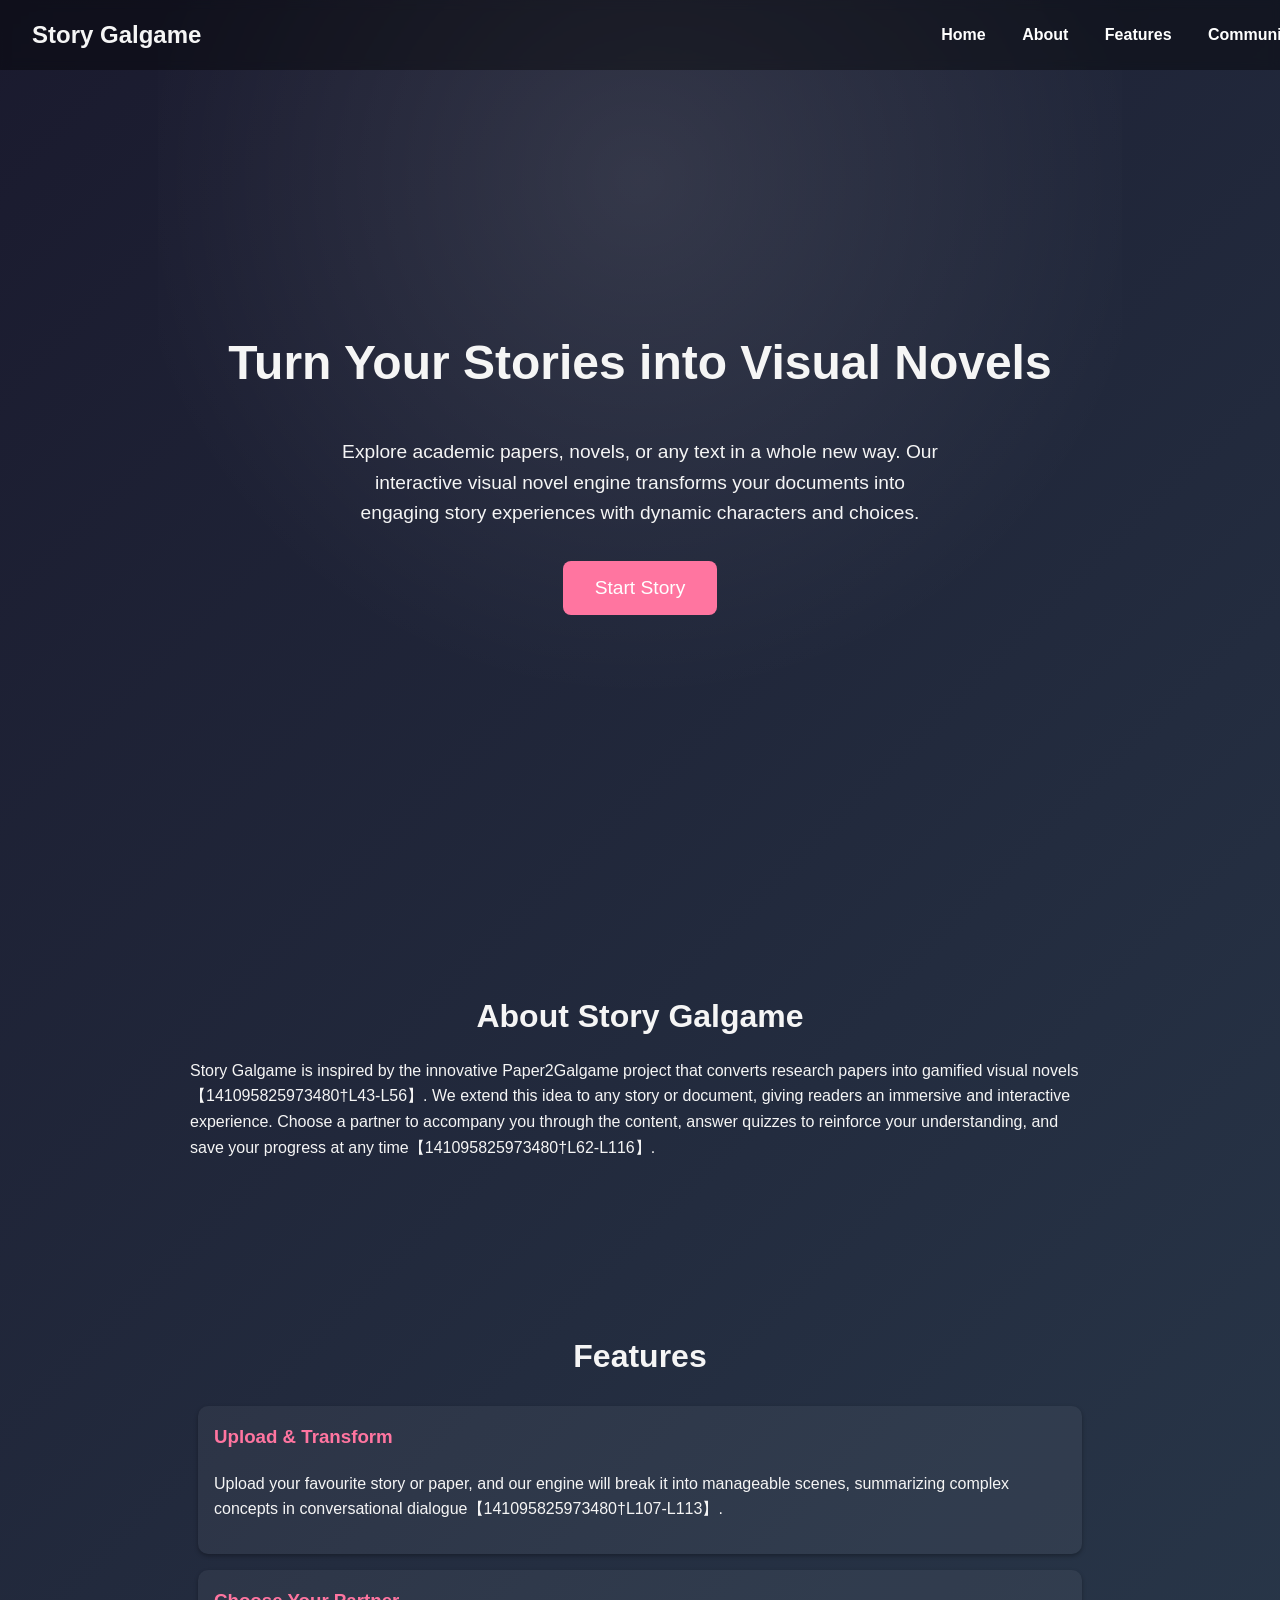
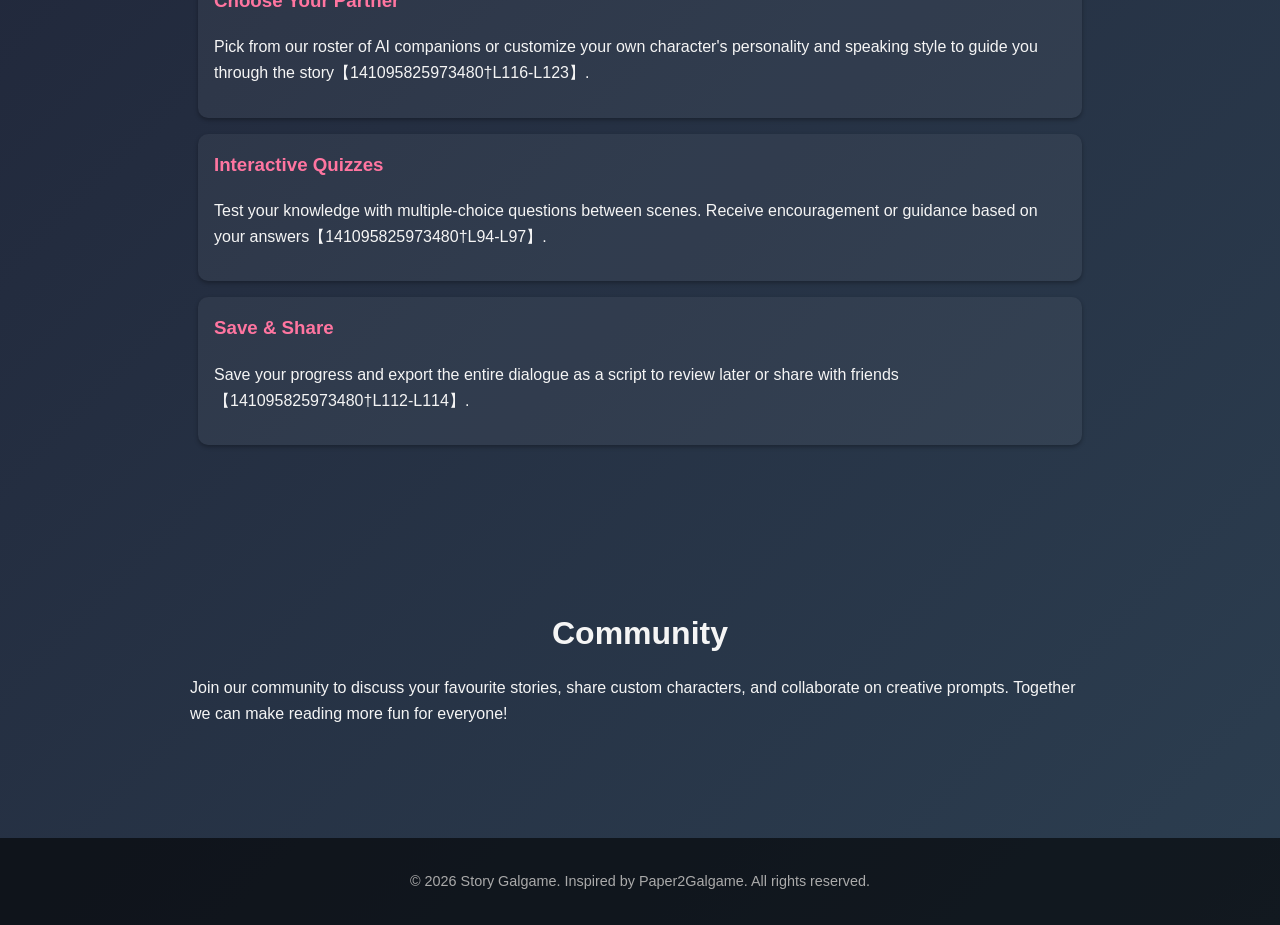
==== index.html @ 5e01d937 "Create index.html for Story Galgame platform This HTML file sets up a basic structure for a visual n" ====
<!DOCTYPE html>
<html lang="en">
<head>
  <meta charset="UTF-8">
  <title>Story Galgame - Turn Stories into Visual Novels</title>
  <meta name="viewport" content="width=device-width, initial-scale=1">
  <style>
    /* Reset and global styles */
    body {
        margin: 0;
        font-family: 'Segoe UI', Tahoma, Geneva, Verdana, sans-serif;
        background: linear-gradient(135deg, #1a1a2e, #2c3e50);
        color: #f5f5f5;
        line-height: 1.6;
    }
    header {
        background: rgba(0,0,0,0.4);
        backdrop-filter: blur(5px);
        padding: 1rem 2rem;
        display: flex;
        justify-content: space-between;
        align-items: center;
        position: fixed;
        width: 100%;
        top: 0;
        z-index: 100;
    }
    header .logo {
        font-size: 1.5rem;
        font-weight: bold;
    }
    nav a {
        margin: 0 1rem;
        color: #fff;
        text-decoration: none;
        font-weight: bold;
        transition: color 0.3s ease;
    }
    nav a:hover {
        color: #ff75a0;
    }
    /* Hero section */
    .hero {
        height: 100vh;
        display: flex;
        flex-direction: column;
        justify-content: center;
        align-items: center;
        text-align: center;
        padding: 0 2rem;
        background: radial-gradient(circle at 50% 20%, rgba(255,255,255,0.1), transparent 60%);
    }
    .hero h1 {
        font-size: 3rem;
        margin-bottom: 1rem;
    }
    .hero p {
        max-width: 600px;
        margin-bottom: 2rem;
        font-size: 1.2rem;
    }
    .cta-button {
        padding: 1rem 2rem;
        border: none;
        border-radius: 8px;
        background: #ff75a0;
        color: #fff;
        font-size: 1.2rem;
        cursor: pointer;
        transition: background 0.3s ease;
    }
    .cta-button:hover {
        background: #ff3f7a;
    }
    /* Section styles */
    section {
        padding: 4rem 2rem;
        max-width: 900px;
        margin: 0 auto;
    }
    h2 {
        font-size: 2rem;
        margin-bottom: 1rem;
        text-align: center;
    }
    .features {
        display: flex;
        flex-wrap: wrap;
        justify-content: space-between;
    }
    .feature {
        flex: 1 1 calc(50% - 1rem);
        background: rgba(255,255,255,0.05);
        border-radius: 10px;
        padding: 1rem;
        margin: 0.5rem;
        box-shadow: 0 2px 4px rgba(0,0,0,0.3);
    }
    .feature h3 {
        margin-top: 0;
        color: #ff75a0;
    }
    footer {
        text-align: center;
        padding: 2rem;
        background: rgba(0,0,0,0.6);
        margin-top: 2rem;
    }
    footer p {
        margin: 0;
        font-size: 0.9rem;
        color: #aaa;
    }
    @media (max-width: 768px) {
        .hero h1 {
            font-size: 2.5rem;
        }
        .feature {
            flex: 1 1 100%;
        }
    }
  </style>
</head>
<body>
    <header>
        <div class="logo">Story Galgame</div>
        <nav>
            <a href="#home">Home</a>
            <a href="#about">About</a>
            <a href="#features">Features</a>
            <a href="#community">Community</a>
        </nav>
    </header>
    <main>
        <section class="hero" id="home">
            <h1>Turn Your Stories into Visual Novels</h1>
            <p>Explore academic papers, novels, or any text in a whole new way. Our interactive visual novel engine transforms your documents into engaging story experiences with dynamic characters and choices.</p>
            <button class="cta-button" onclick="startStory()">Start Story</button>
        </section>
        <section id="about">
            <h2>About Story Galgame</h2>
            <p>Story Galgame is inspired by the innovative Paper2Galgame project that converts research papers into gamified visual novels【141095825973480†L43-L56】. We extend this idea to any story or document, giving readers an immersive and interactive experience. Choose a partner to accompany you through the content, answer quizzes to reinforce your understanding, and save your progress at any time【141095825973480†L62-L116】.</p>
        </section>
        <section id="features">
            <h2>Features</h2>
            <div class="features">
                <div class="feature">
                    <h3>Upload & Transform</h3>
                    <p>Upload your favourite story or paper, and our engine will break it into manageable scenes, summarizing complex concepts in conversational dialogue【141095825973480†L107-L113】.</p>
                </div>
                <div class="feature">
                    <h3>Choose Your Partner</h3>
                    <p>Pick from our roster of AI companions or customize your own character's personality and speaking style to guide you through the story【141095825973480†L116-L123】.</p>
                </div>
                <div class="feature">
                    <h3>Interactive Quizzes</h3>
                    <p>Test your knowledge with multiple-choice questions between scenes. Receive encouragement or guidance based on your answers【141095825973480†L94-L97】.</p>
                </div>
                <div class="feature">
                    <h3>Save & Share</h3>
                    <p>Save your progress and export the entire dialogue as a script to review later or share with friends【141095825973480†L112-L114】.</p>
                </div>
            </div>
        </section>
        <section id="community">
            <h2>Community</h2>
            <p>Join our community to discuss your favourite stories, share custom characters, and collaborate on creative prompts. Together we can make reading more fun for everyone!</p>
        </section>
    </main>
    <footer>
        <p>© 2026 Story Galgame. Inspired by Paper2Galgame. All rights reserved.</p>
    </footer>
    <script>
      function startStory() {
          alert('This is a placeholder for the interactive story engine. In the future, you will be able to upload a document and begin your journey!');
      }
    </script>
</body>
</html>
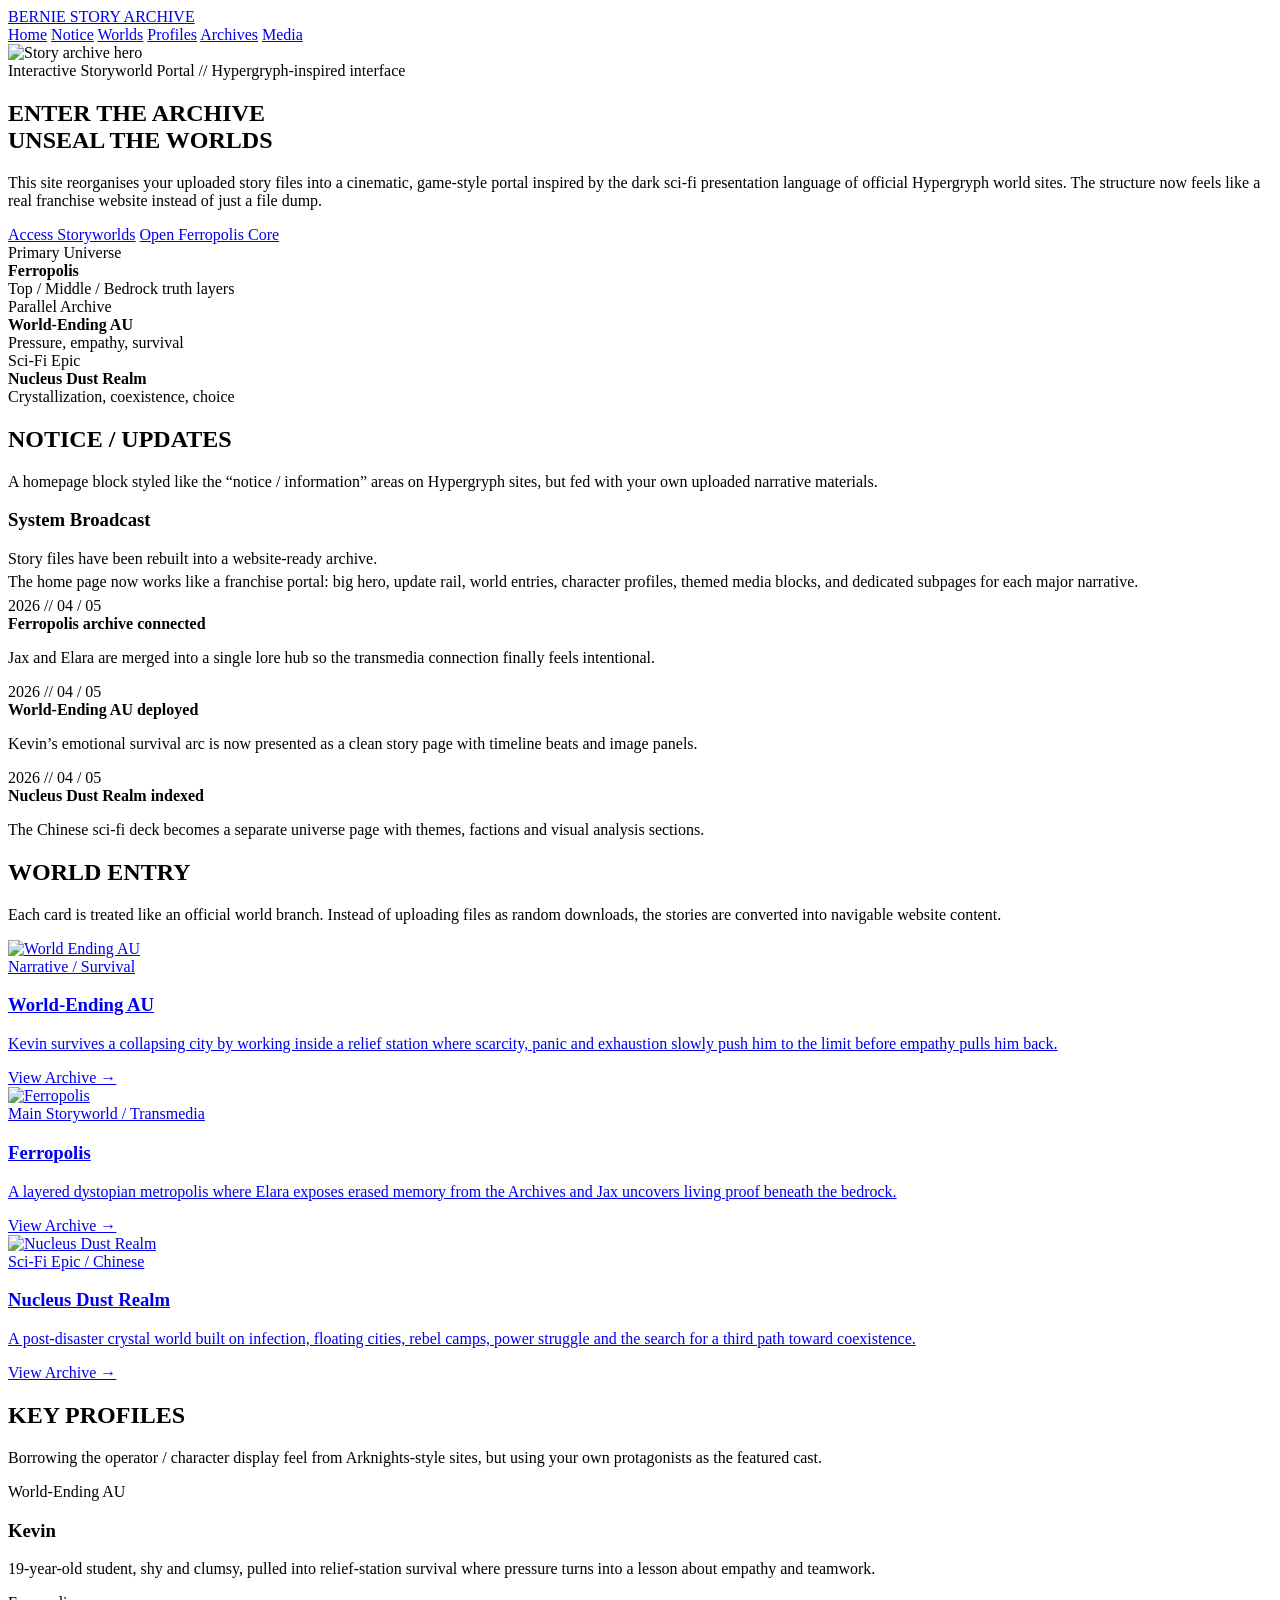
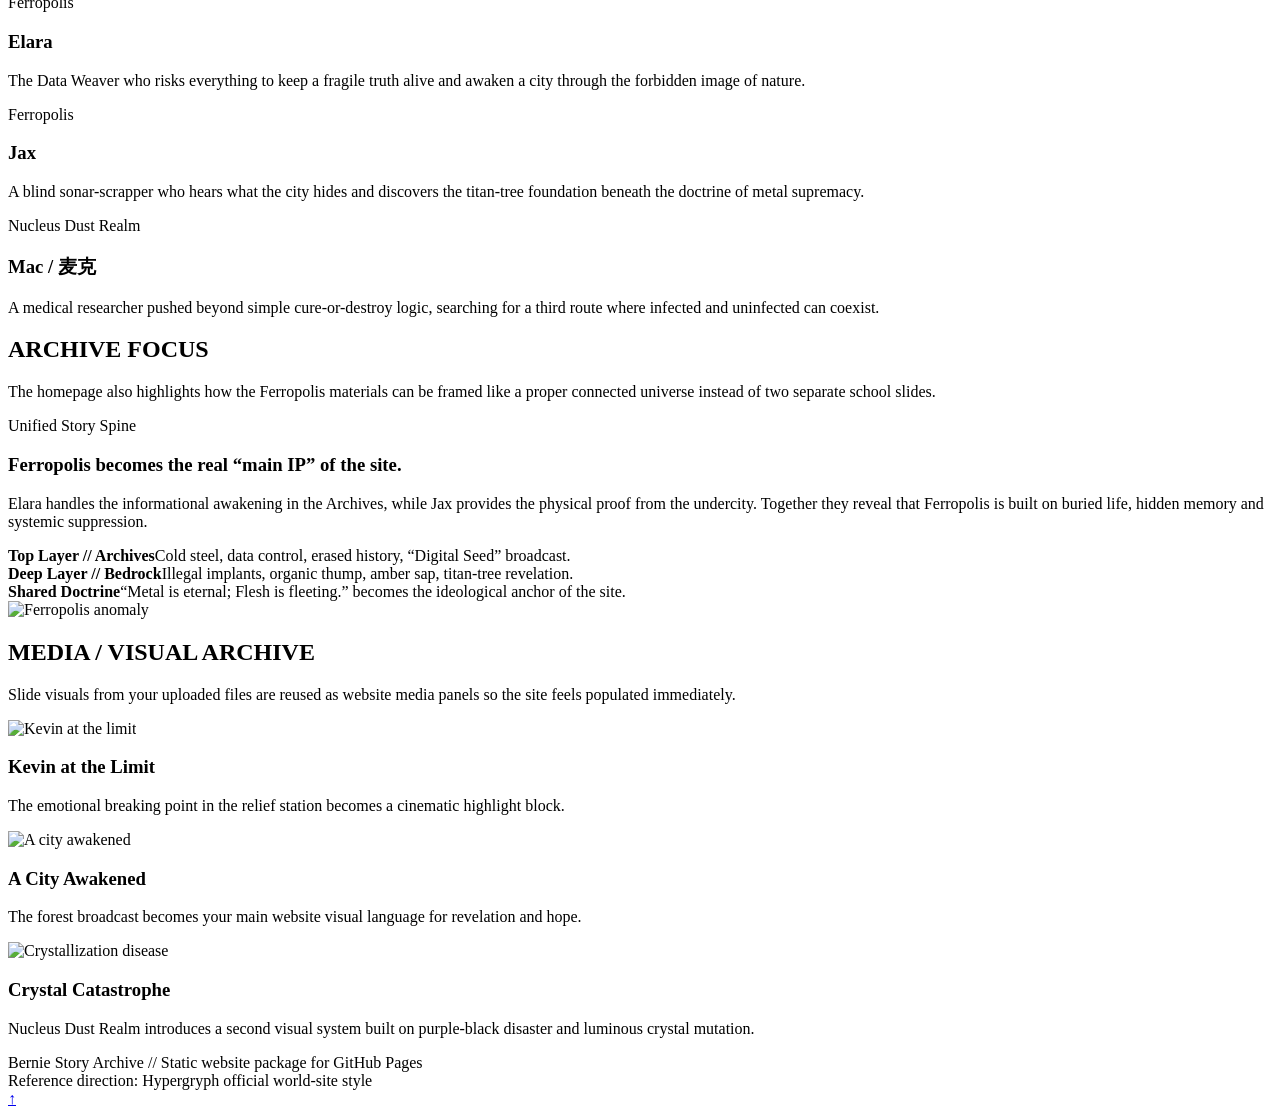
==== commit 5ae43ccb: "Add files via upload Signed-off-by: bernie8026 <105189016+bernie8026@users.noreply.github.com>" ====
--- a/index.html
+++ b/index.html
@@ -1,180 +1,156 @@
-
 <!DOCTYPE html>
 <html lang="en">
 <head>
-  <meta charset="UTF-8">
-  <title>Story Galgame - Turn Stories into Visual Novels</title>
-  <meta name="viewport" content="width=device-width, initial-scale=1">
-  <style>
-    /* Reset and global styles */
-    body {
-        margin: 0;
-        font-family: 'Segoe UI', Tahoma, Geneva, Verdana, sans-serif;
-        background: linear-gradient(135deg, #1a1a2e, #2c3e50);
-        color: #f5f5f5;
-        line-height: 1.6;
-    }
-    header {
-        background: rgba(0,0,0,0.4);
-        backdrop-filter: blur(5px);
-        padding: 1rem 2rem;
-        display: flex;
-        justify-content: space-between;
-        align-items: center;
-        position: fixed;
-        width: 100%;
-        top: 0;
-        z-index: 100;
-    }
-    header .logo {
-        font-size: 1.5rem;
-        font-weight: bold;
-    }
-    nav a {
-        margin: 0 1rem;
-        color: #fff;
-        text-decoration: none;
-        font-weight: bold;
-        transition: color 0.3s ease;
-    }
-    nav a:hover {
-        color: #ff75a0;
-    }
-    /* Hero section */
-    .hero {
-        height: 100vh;
-        display: flex;
-        flex-direction: column;
-        justify-content: center;
-        align-items: center;
-        text-align: center;
-        padding: 0 2rem;
-        background: radial-gradient(circle at 50% 20%, rgba(255,255,255,0.1), transparent 60%);
-    }
-    .hero h1 {
-        font-size: 3rem;
-        margin-bottom: 1rem;
-    }
-    .hero p {
-        max-width: 600px;
-        margin-bottom: 2rem;
-        font-size: 1.2rem;
-    }
-    .cta-button {
-        padding: 1rem 2rem;
-        border: none;
-        border-radius: 8px;
-        background: #ff75a0;
-        color: #fff;
-        font-size: 1.2rem;
-        cursor: pointer;
-        transition: background 0.3s ease;
-    }
-    .cta-button:hover {
-        background: #ff3f7a;
-    }
-    /* Section styles */
-    section {
-        padding: 4rem 2rem;
-        max-width: 900px;
-        margin: 0 auto;
-    }
-    h2 {
-        font-size: 2rem;
-        margin-bottom: 1rem;
-        text-align: center;
-    }
-    .features {
-        display: flex;
-        flex-wrap: wrap;
-        justify-content: space-between;
-    }
-    .feature {
-        flex: 1 1 calc(50% - 1rem);
-        background: rgba(255,255,255,0.05);
-        border-radius: 10px;
-        padding: 1rem;
-        margin: 0.5rem;
-        box-shadow: 0 2px 4px rgba(0,0,0,0.3);
-    }
-    .feature h3 {
-        margin-top: 0;
-        color: #ff75a0;
-    }
-    footer {
-        text-align: center;
-        padding: 2rem;
-        background: rgba(0,0,0,0.6);
-        margin-top: 2rem;
-    }
-    footer p {
-        margin: 0;
-        font-size: 0.9rem;
-        color: #aaa;
-    }
-    @media (max-width: 768px) {
-        .hero h1 {
-            font-size: 2.5rem;
-        }
-        .feature {
-            flex: 1 1 100%;
-        }
-    }
-  </style>
+  <meta charset="UTF-8" />
+  <meta name="viewport" content="width=device-width, initial-scale=1.0" />
+  <title>Bernie Story Archive</title>
+  <link rel="stylesheet" href="assets/css/style.css" />
 </head>
 <body>
-    <header>
-        <div class="logo">Story Galgame</div>
-        <nav>
-            <a href="#home">Home</a>
-            <a href="#about">About</a>
-            <a href="#features">Features</a>
-            <a href="#community">Community</a>
-        </nav>
-    </header>
-    <main>
-        <section class="hero" id="home">
-            <h1>Turn Your Stories into Visual Novels</h1>
-            <p>Explore academic papers, novels, or any text in a whole new way. Our interactive visual novel engine transforms your documents into engaging story experiences with dynamic characters and choices.</p>
-            <button class="cta-button" onclick="startStory()">Start Story</button>
-        </section>
-        <section id="about">
-            <h2>About Story Galgame</h2>
-            <p>Story Galgame is inspired by the innovative Paper2Galgame project that converts research papers into gamified visual novels【141095825973480†L43-L56】. We extend this idea to any story or document, giving readers an immersive and interactive experience. Choose a partner to accompany you through the content, answer quizzes to reinforce your understanding, and save your progress at any time【141095825973480†L62-L116】.</p>
-        </section>
-        <section id="features">
-            <h2>Features</h2>
-            <div class="features">
-                <div class="feature">
-                    <h3>Upload & Transform</h3>
-                    <p>Upload your favourite story or paper, and our engine will break it into manageable scenes, summarizing complex concepts in conversational dialogue【141095825973480†L107-L113】.</p>
-                </div>
-                <div class="feature">
-                    <h3>Choose Your Partner</h3>
-                    <p>Pick from our roster of AI companions or customize your own character's personality and speaking style to guide you through the story【141095825973480†L116-L123】.</p>
-                </div>
-                <div class="feature">
-                    <h3>Interactive Quizzes</h3>
-                    <p>Test your knowledge with multiple-choice questions between scenes. Receive encouragement or guidance based on your answers【141095825973480†L94-L97】.</p>
-                </div>
-                <div class="feature">
-                    <h3>Save & Share</h3>
-                    <p>Save your progress and export the entire dialogue as a script to review later or share with friends【141095825973480†L112-L114】.</p>
-                </div>
-            </div>
-        </section>
-        <section id="community">
-            <h2>Community</h2>
-            <p>Join our community to discuss your favourite stories, share custom characters, and collaborate on creative prompts. Together we can make reading more fun for everyone!</p>
-        </section>
-    </main>
-    <footer>
-        <p>© 2026 Story Galgame. Inspired by Paper2Galgame. All rights reserved.</p>
-    </footer>
-    <script>
-      function startStory() {
-          alert('This is a placeholder for the interactive story engine. In the future, you will be able to upload a document and begin your journey!');
-      }
-    </script>
+  <header class="site-header">
+    <div class="header-inner">
+      <a class="brand" href="index.html"><span class="brand-mark"></span>BERNIE STORY ARCHIVE</a>
+      <nav class="nav">
+        <a data-nav href="#home">Home</a>
+        <a data-nav href="#notice">Notice</a>
+        <a data-nav href="#worlds">Worlds</a>
+        <a data-nav href="#profiles">Profiles</a>
+        <a data-nav href="#archives">Archives</a>
+        <a data-nav href="#media">Media</a>
+      </nav>
+    </div>
+  </header>
+
+  <main class="page">
+    <section id="home" class="hero">
+      <div class="hero-bg"><img src="assets/images/digital-awakened.jpg" alt="Story archive hero" /></div>
+      <div class="hero-inner">
+        <div class="kicker">Interactive Storyworld Portal // Hypergryph-inspired interface</div>
+        <h1>ENTER THE <span class="accent">ARCHIVE</span><br/>UNSEAL THE WORLDS</h1>
+        <p>This site reorganises your uploaded story files into a cinematic, game-style portal inspired by the dark sci-fi presentation language of official Hypergryph world sites. The structure now feels like a real franchise website instead of just a file dump.</p>
+        <div class="hero-actions">
+          <a class="button" href="#worlds">Access Storyworlds</a>
+          <a class="button secondary" href="ferropolis.html">Open Ferropolis Core</a>
+        </div>
+        <div class="hero-meta">
+          <div class="meta-card"><div class="label">Primary Universe</div><strong>Ferropolis</strong><div class="muted">Top / Middle / Bedrock truth layers</div></div>
+          <div class="meta-card"><div class="label">Parallel Archive</div><strong>World-Ending AU</strong><div class="muted">Pressure, empathy, survival</div></div>
+          <div class="meta-card"><div class="label">Sci-Fi Epic</div><strong>Nucleus Dust Realm</strong><div class="muted">Crystallization, coexistence, choice</div></div>
+        </div>
+      </div>
+    </section>
+
+    <section id="notice" class="section">
+      <div class="section-head">
+        <h2>NOTICE / UPDATES</h2>
+        <p>A homepage block styled like the “notice / information” areas on Hypergryph sites, but fed with your own uploaded narrative materials.</p>
+      </div>
+      <div class="notice-strip">
+        <div class="notice-panel">
+          <h3>System Broadcast</h3>
+          <div class="notice-big">Story files have been rebuilt into a website-ready archive.</div>
+          <p style="color:var(--muted);line-height:1.8;margin:0">The home page now works like a franchise portal: big hero, update rail, world entries, character profiles, themed media blocks, and dedicated subpages for each major narrative.</p>
+        </div>
+        <div class="notice-list">
+          <div class="notice-item"><div class="date">2026 // 04 / 05</div><strong>Ferropolis archive connected</strong><p>Jax and Elara are merged into a single lore hub so the transmedia connection finally feels intentional.</p></div>
+          <div class="notice-item"><div class="date">2026 // 04 / 05</div><strong>World-Ending AU deployed</strong><p>Kevin’s emotional survival arc is now presented as a clean story page with timeline beats and image panels.</p></div>
+          <div class="notice-item"><div class="date">2026 // 04 / 05</div><strong>Nucleus Dust Realm indexed</strong><p>The Chinese sci-fi deck becomes a separate universe page with themes, factions and visual analysis sections.</p></div>
+        </div>
+      </div>
+    </section>
+
+    <section id="worlds" class="section">
+      <div class="section-head">
+        <h2>WORLD ENTRY</h2>
+        <p>Each card is treated like an official world branch. Instead of uploading files as random downloads, the stories are converted into navigable website content.</p>
+      </div>
+      <div class="world-grid">
+        <a class="world-card" href="world-ending.html">
+          <div class="thumb"><img src="assets/images/absolute-cover.jpg" alt="World Ending AU" /></div>
+          <div class="body">
+            <div class="card-tag">Narrative / Survival</div>
+            <h3>World-Ending AU</h3>
+            <p>Kevin survives a collapsing city by working inside a relief station where scarcity, panic and exhaustion slowly push him to the limit before empathy pulls him back.</p>
+            <div class="card-footer"><span class="arrow">View Archive →</span></div>
+          </div>
+        </a>
+        <a class="world-card" href="ferropolis.html">
+          <div class="thumb"><img src="assets/images/digital-ferropolis.jpg" alt="Ferropolis" /></div>
+          <div class="body">
+            <div class="card-tag">Main Storyworld / Transmedia</div>
+            <h3>Ferropolis</h3>
+            <p>A layered dystopian metropolis where Elara exposes erased memory from the Archives and Jax uncovers living proof beneath the bedrock.</p>
+            <div class="card-footer"><span class="arrow">View Archive →</span></div>
+          </div>
+        </a>
+        <a class="world-card" href="nucleus-dust.html">
+          <div class="thumb"><img src="assets/images/nucleus-cover.jpg" alt="Nucleus Dust Realm" /></div>
+          <div class="body">
+            <div class="card-tag">Sci-Fi Epic / Chinese</div>
+            <h3>Nucleus Dust Realm</h3>
+            <p>A post-disaster crystal world built on infection, floating cities, rebel camps, power struggle and the search for a third path toward coexistence.</p>
+            <div class="card-footer"><span class="arrow">View Archive →</span></div>
+          </div>
+        </a>
+      </div>
+    </section>
+
+    <section id="profiles" class="section">
+      <div class="section-head">
+        <h2>KEY PROFILES</h2>
+        <p>Borrowing the operator / character display feel from Arknights-style sites, but using your own protagonists as the featured cast.</p>
+      </div>
+      <div class="profile-grid">
+        <div class="profile-card"><div class="role">World-Ending AU</div><h3>Kevin</h3><p>19-year-old student, shy and clumsy, pulled into relief-station survival where pressure turns into a lesson about empathy and teamwork.</p></div>
+        <div class="profile-card"><div class="role">Ferropolis</div><h3>Elara</h3><p>The Data Weaver who risks everything to keep a fragile truth alive and awaken a city through the forbidden image of nature.</p></div>
+        <div class="profile-card"><div class="role">Ferropolis</div><h3>Jax</h3><p>A blind sonar-scrapper who hears what the city hides and discovers the titan-tree foundation beneath the doctrine of metal supremacy.</p></div>
+        <div class="profile-card"><div class="role">Nucleus Dust Realm</div><h3>Mac / 麦克</h3><p>A medical researcher pushed beyond simple cure-or-destroy logic, searching for a third route where infected and uninfected can coexist.</p></div>
+      </div>
+    </section>
+
+    <section id="archives" class="section">
+      <div class="section-head">
+        <h2>ARCHIVE FOCUS</h2>
+        <p>The homepage also highlights how the Ferropolis materials can be framed like a proper connected universe instead of two separate school slides.</p>
+      </div>
+      <div class="split-hero">
+        <div class="story-panel">
+          <div class="mini-kicker">Unified Story Spine</div>
+          <h3>Ferropolis becomes the real “main IP” of the site.</h3>
+          <p>Elara handles the informational awakening in the Archives, while Jax provides the physical proof from the undercity. Together they reveal that Ferropolis is built on buried life, hidden memory and systemic suppression.</p>
+          <div class="story-points">
+            <div class="story-point"><strong>Top Layer // Archives</strong><span style="color:var(--muted)">Cold steel, data control, erased history, “Digital Seed” broadcast.</span></div>
+            <div class="story-point"><strong>Deep Layer // Bedrock</strong><span style="color:var(--muted)">Illegal implants, organic thump, amber sap, titan-tree revelation.</span></div>
+            <div class="story-point"><strong>Shared Doctrine</strong><span style="color:var(--muted)">“Metal is eternal; Flesh is fleeting.” becomes the ideological anchor of the site.</span></div>
+          </div>
+        </div>
+        <div class="story-panel" style="padding:0;overflow:hidden">
+          <img src="assets/images/echoes-anomaly.jpg" alt="Ferropolis anomaly" style="width:100%;height:100%;object-fit:cover;min-height:100%" />
+        </div>
+      </div>
+    </section>
+
+    <section id="media" class="section">
+      <div class="section-head">
+        <h2>MEDIA / VISUAL ARCHIVE</h2>
+        <p>Slide visuals from your uploaded files are reused as website media panels so the site feels populated immediately.</p>
+      </div>
+      <div class="media-grid">
+        <div class="media-card"><img src="assets/images/absolute-limit.jpg" alt="Kevin at the limit" /><div class="body"><h3>Kevin at the Limit</h3><p>The emotional breaking point in the relief station becomes a cinematic highlight block.</p></div></div>
+        <div class="media-card"><img src="assets/images/digital-awakened.jpg" alt="A city awakened" /><div class="body"><h3>A City Awakened</h3><p>The forest broadcast becomes your main website visual language for revelation and hope.</p></div></div>
+        <div class="media-card"><img src="assets/images/nucleus-core.jpg" alt="Crystallization disease" /><div class="body"><h3>Crystal Catastrophe</h3><p>Nucleus Dust Realm introduces a second visual system built on purple-black disaster and luminous crystal mutation.</p></div></div>
+      </div>
+    </section>
+  </main>
+
+  <footer class="footer">
+    <div class="footer-inner">
+      <div>Bernie Story Archive // Static website package for GitHub Pages</div>
+      <div>Reference direction: Hypergryph official world-site style</div>
+    </div>
+  </footer>
+
+  <a class="backtop" href="#home">↑</a>
+  <script src="assets/js/main.js"></script>
 </body>
-</html>
+</html>
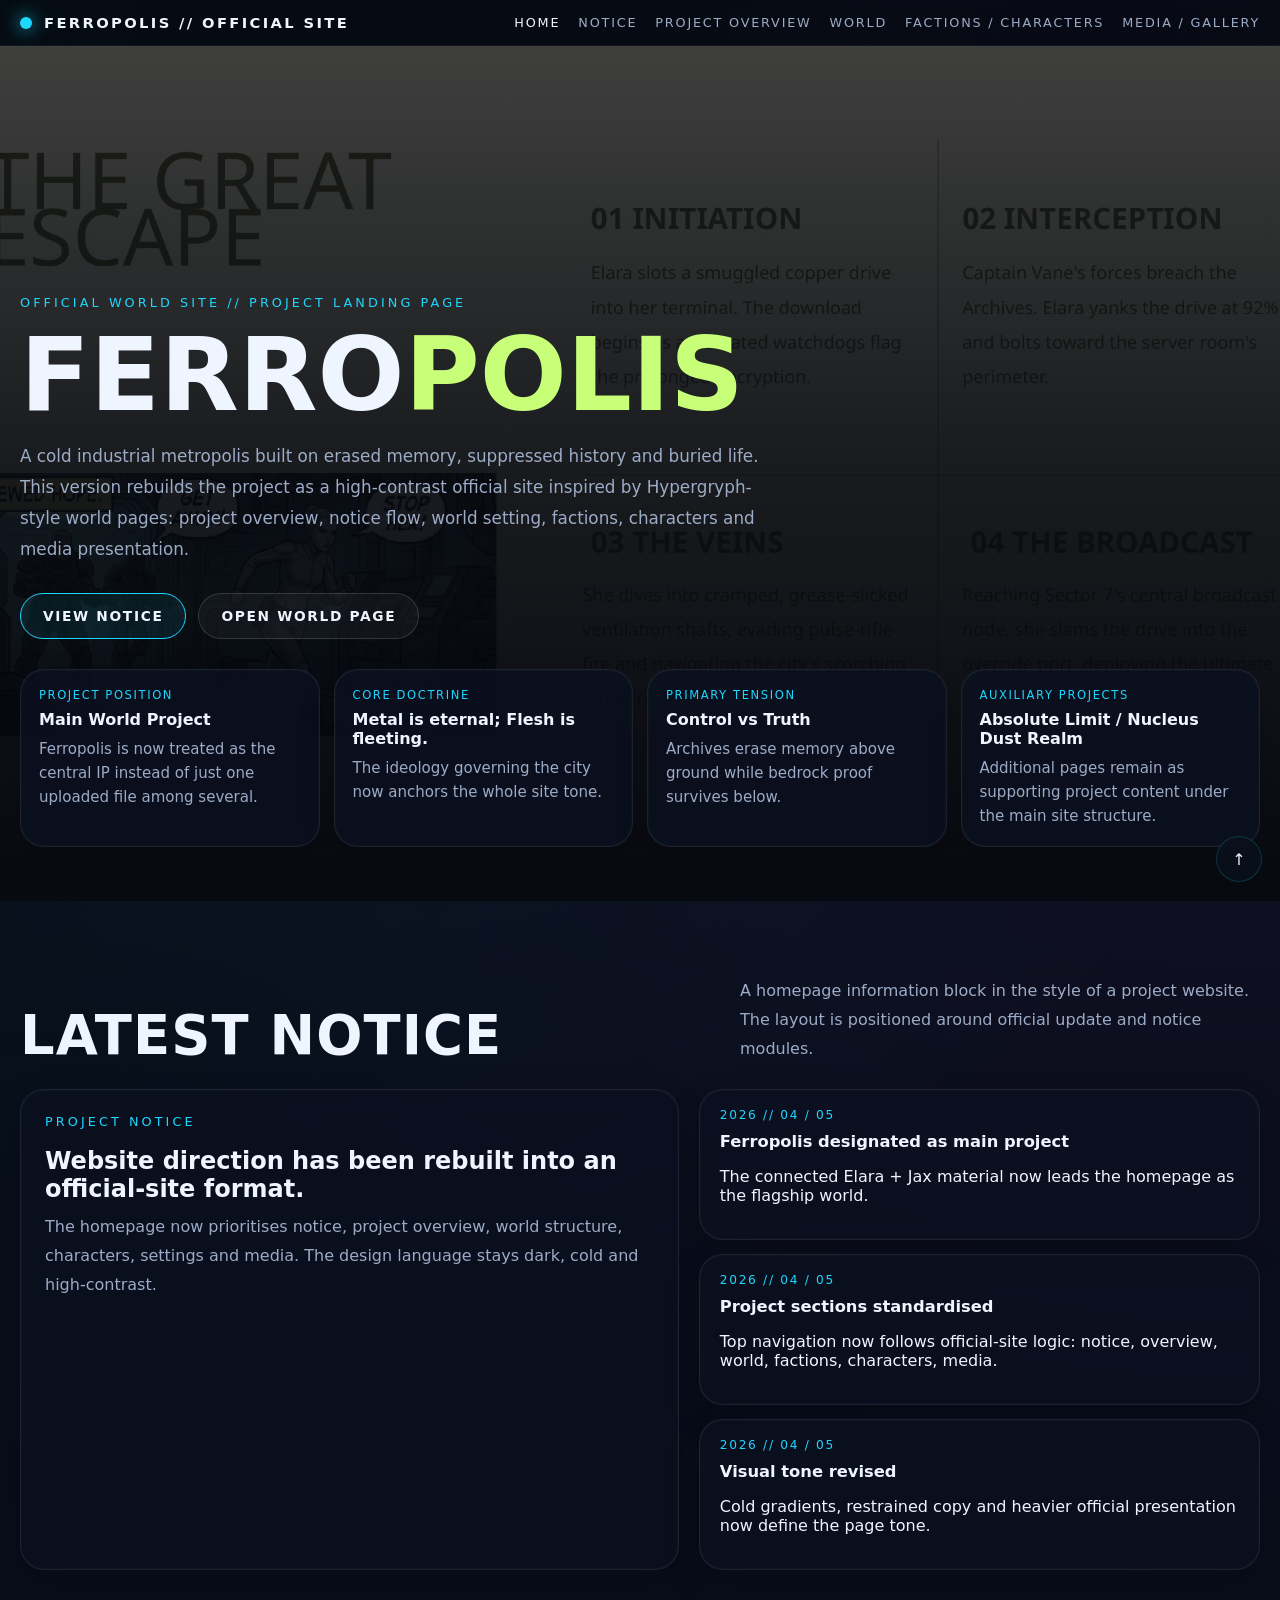
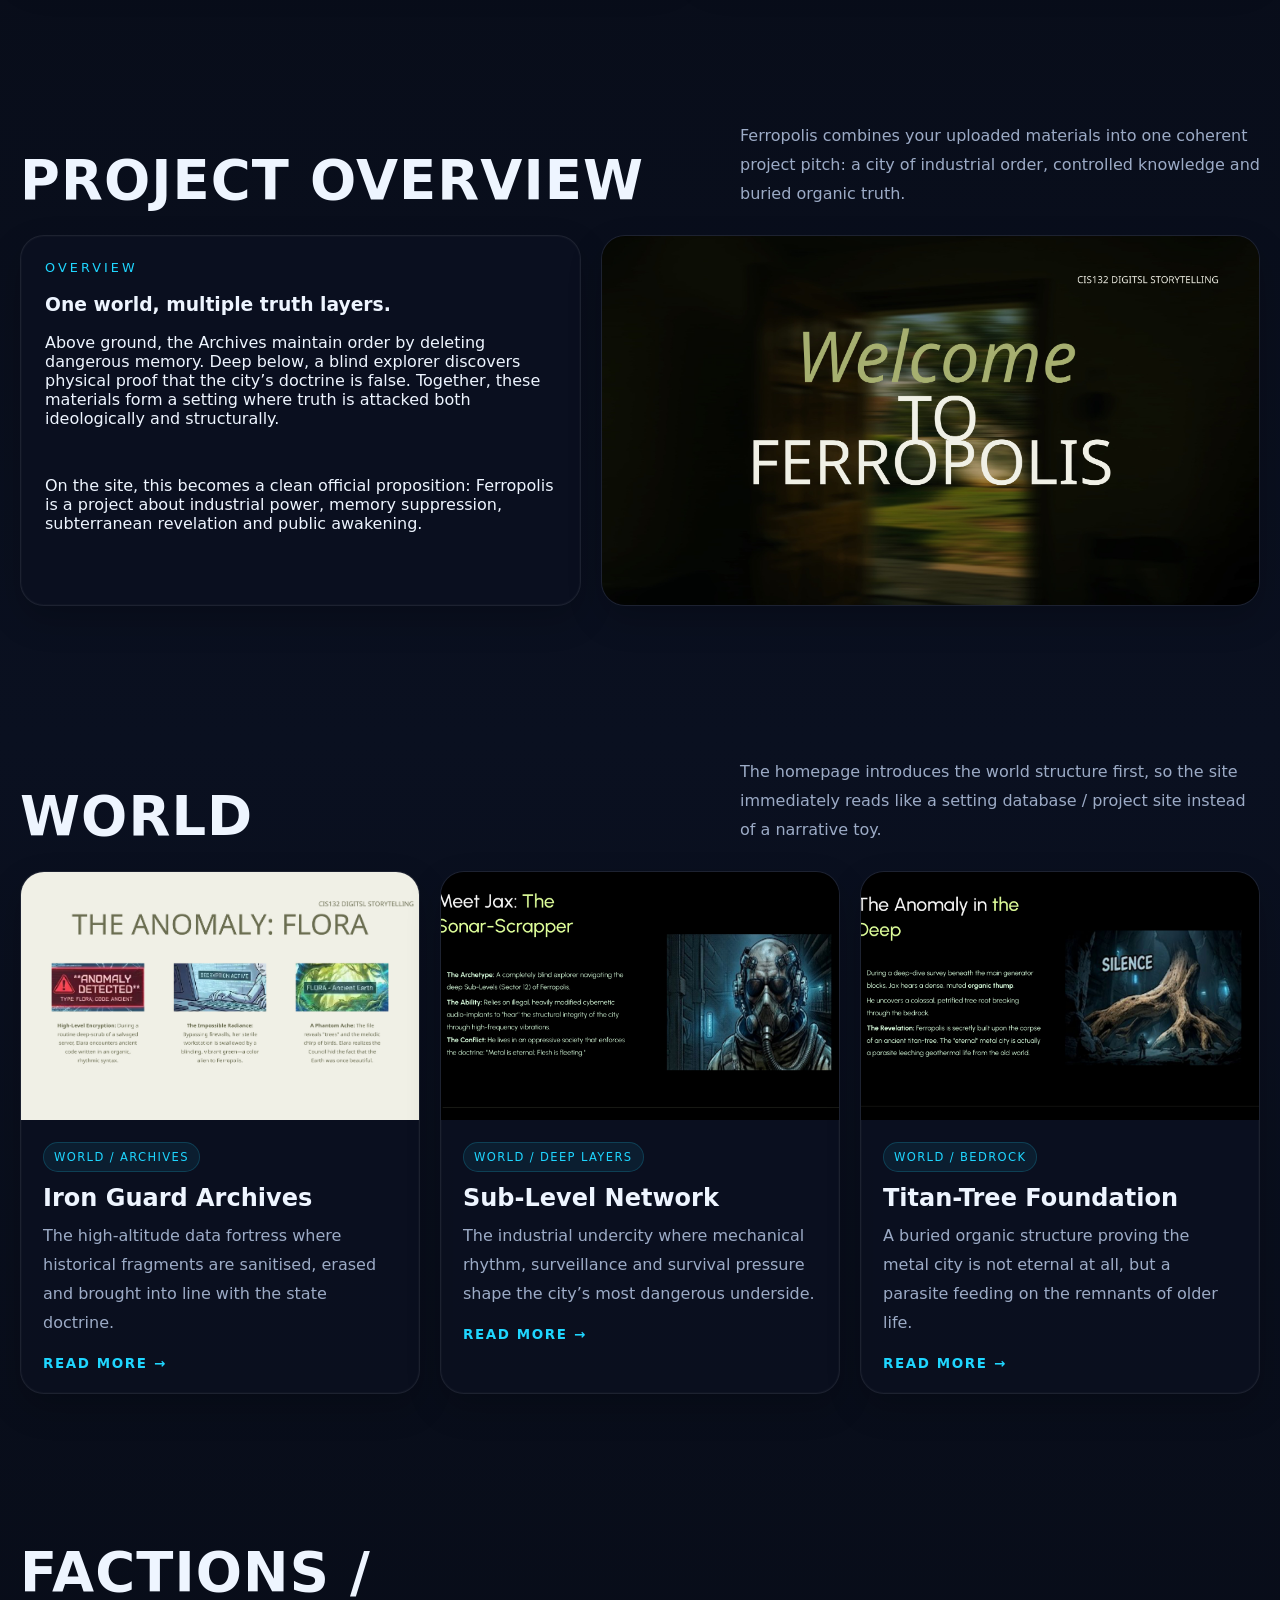
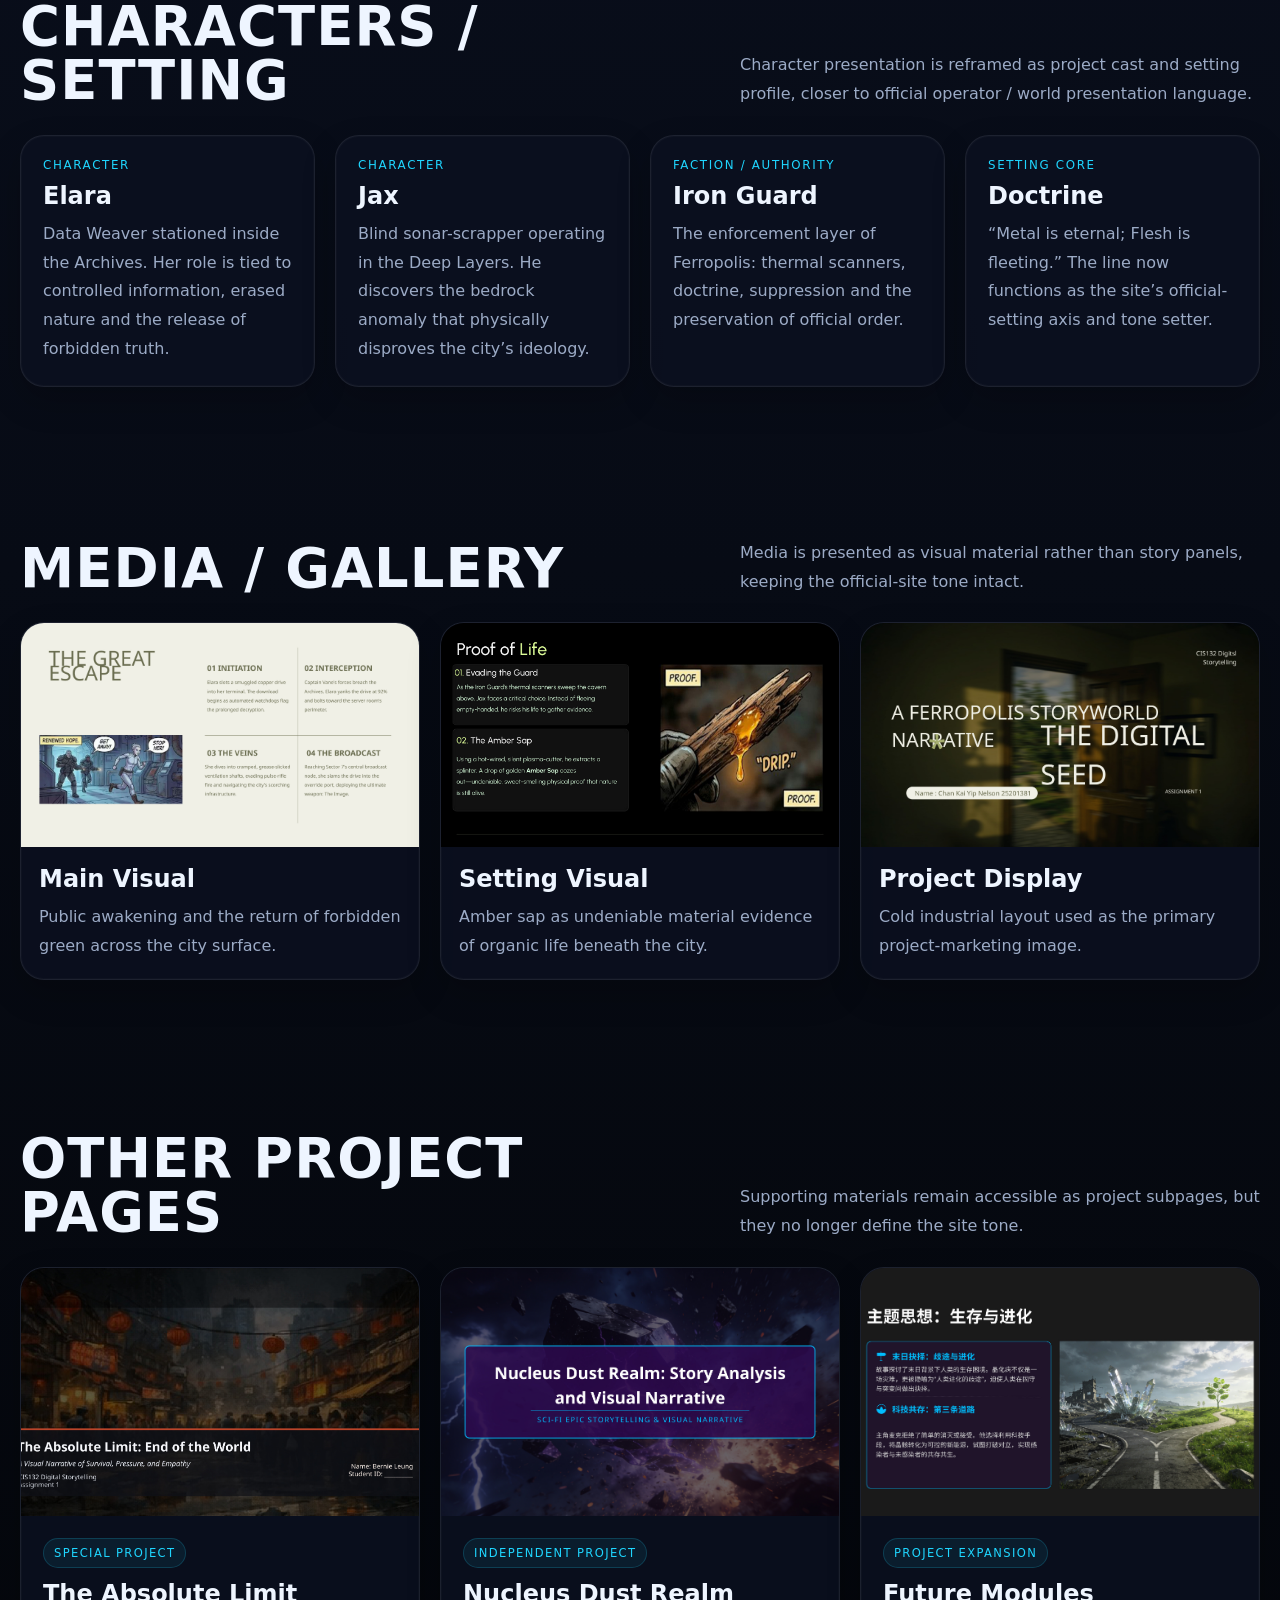
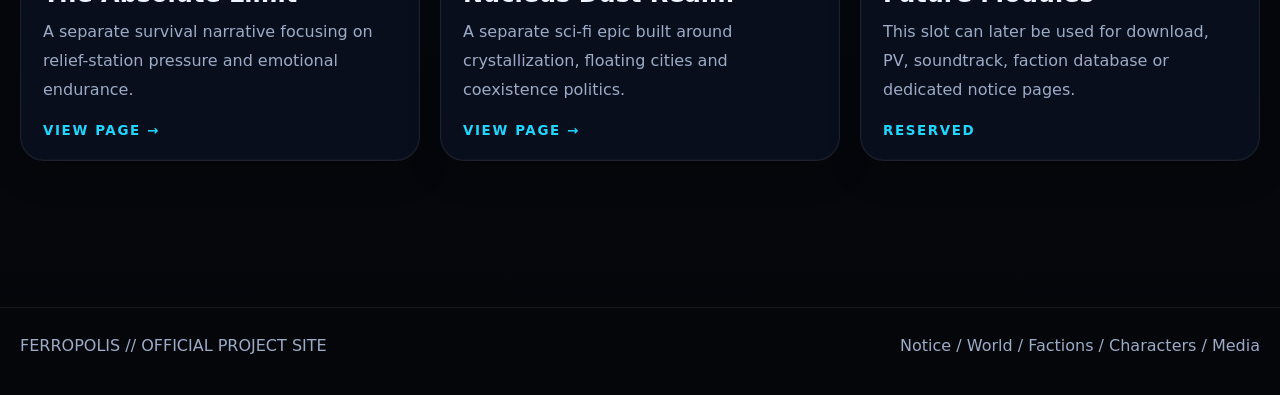
==== commit c43c5fbe: "Add files via upload Signed-off-by: bernie8026 <105189016+bernie8026@users.noreply.github.com>" ====
--- a/index.html
+++ b/index.html
@@ -3,154 +3,156 @@
 <head>
   <meta charset="UTF-8" />
   <meta name="viewport" content="width=device-width, initial-scale=1.0" />
-  <title>Bernie Story Archive</title>
+  <title>FERROPOLIS // Official Project Site</title>
   <link rel="stylesheet" href="assets/css/style.css" />
 </head>
 <body>
-  <header class="site-header">
-    <div class="header-inner">
-      <a class="brand" href="index.html"><span class="brand-mark"></span>BERNIE STORY ARCHIVE</a>
-      <nav class="nav">
-        <a data-nav href="#home">Home</a>
-        <a data-nav href="#notice">Notice</a>
-        <a data-nav href="#worlds">Worlds</a>
-        <a data-nav href="#profiles">Profiles</a>
-        <a data-nav href="#archives">Archives</a>
-        <a data-nav href="#media">Media</a>
-      </nav>
+<header class="header">
+  <div class="header-inner">
+    <a class="brand" href="index.html"><span class="brand-dot"></span>FERROPOLIS // OFFICIAL SITE</a>
+    <nav class="nav">
+      <a data-nav href="#home">Home</a>
+      <a data-nav href="#notice">Notice</a>
+      <a data-nav href="#overview">Project Overview</a>
+      <a data-nav href="#world">World</a>
+      <a data-nav href="#factions">Factions / Characters</a>
+      <a data-nav href="#media">Media / Gallery</a>
+    </nav>
+  </div>
+</header>
+
+<main>
+  <section id="home" class="hero">
+    <div class="hero-bg"><img src="assets/images/digital-awakened.jpg" alt="Ferropolis main visual" /></div>
+    <div class="hero-inner">
+      <div class="kicker">Official World Site // Project Landing Page</div>
+      <h1>FERRO<span class="accent">POLIS</span></h1>
+      <p>A cold industrial metropolis built on erased memory, suppressed history and buried life. This version rebuilds the project as a high-contrast official site inspired by Hypergryph-style world pages: project overview, notice flow, world setting, factions, characters and media presentation.</p>
+      <div class="button-row">
+        <a class="button" href="#notice">View Notice</a>
+        <a class="button alt" href="ferropolis.html">Open World Page</a>
+      </div>
+      <div class="quick-grid">
+        <div class="quick-card"><div class="label">Project Position</div><strong>Main World Project</strong><span>Ferropolis is now treated as the central IP instead of just one uploaded file among several.</span></div>
+        <div class="quick-card"><div class="label">Core Doctrine</div><strong>Metal is eternal; Flesh is fleeting.</strong><span>The ideology governing the city now anchors the whole site tone.</span></div>
+        <div class="quick-card"><div class="label">Primary Tension</div><strong>Control vs Truth</strong><span>Archives erase memory above ground while bedrock proof survives below.</span></div>
+        <div class="quick-card"><div class="label">Auxiliary Projects</div><strong>Absolute Limit / Nucleus Dust Realm</strong><span>Additional pages remain as supporting project content under the main site structure.</span></div>
+      </div>
     </div>
-  </header>
+  </section>
 
-  <main class="page">
-    <section id="home" class="hero">
-      <div class="hero-bg"><img src="assets/images/digital-awakened.jpg" alt="Story archive hero" /></div>
-      <div class="hero-inner">
-        <div class="kicker">Interactive Storyworld Portal // Hypergryph-inspired interface</div>
-        <h1>ENTER THE <span class="accent">ARCHIVE</span><br/>UNSEAL THE WORLDS</h1>
-        <p>This site reorganises your uploaded story files into a cinematic, game-style portal inspired by the dark sci-fi presentation language of official Hypergryph world sites. The structure now feels like a real franchise website instead of just a file dump.</p>
-        <div class="hero-actions">
-          <a class="button" href="#worlds">Access Storyworlds</a>
-          <a class="button secondary" href="ferropolis.html">Open Ferropolis Core</a>
+  <section id="notice" class="section">
+    <div class="head">
+      <h2>Latest Notice</h2>
+      <p>A homepage information block in the style of a project website. The layout is positioned around official update and notice modules.</p>
+    </div>
+    <div class="overview-grid">
+      <div class="panel">
+        <div class="kicker">Project Notice</div>
+        <h3>Website direction has been rebuilt into an official-site format.</h3>
+        <p>The homepage now prioritises notice, project overview, world structure, characters, settings and media. The design language stays dark, cold and high-contrast.</p>
+      </div>
+      <div class="news-list">
+        <div class="news-item"><div class="meta">2026 // 04 / 05</div><strong>Ferropolis designated as main project</strong><p>The connected Elara + Jax material now leads the homepage as the flagship world.</p></div>
+        <div class="news-item"><div class="meta">2026 // 04 / 05</div><strong>Project sections standardised</strong><p>Top navigation now follows official-site logic: notice, overview, world, factions, characters, media.</p></div>
+        <div class="news-item"><div class="meta">2026 // 04 / 05</div><strong>Visual tone revised</strong><p>Cold gradients, restrained copy and heavier official presentation now define the page tone.</p></div>
+      </div>
+    </div>
+  </section>
+
+  <section id="overview" class="section">
+    <div class="head">
+      <h2>Project Overview</h2>
+      <p>Ferropolis combines your uploaded materials into one coherent project pitch: a city of industrial order, controlled knowledge and buried organic truth.</p>
+    </div>
+    <div class="feature-grid">
+      <div class="block pad">
+        <div class="kicker">Overview</div>
+        <h3>One world, multiple truth layers.</h3>
+        <p>Above ground, the Archives maintain order by deleting dangerous memory. Deep below, a blind explorer discovers physical proof that the city’s doctrine is false. Together, these materials form a setting where truth is attacked both ideologically and structurally.</p>
+        <div style="height:16px"></div>
+        <p>On the site, this becomes a clean official proposition: Ferropolis is a project about industrial power, memory suppression, subterranean revelation and public awakening.</p>
+      </div>
+      <div class="block"><img src="assets/images/digital-ferropolis.jpg" alt="Ferropolis overview visual" /></div>
+    </div>
+  </section>
+
+  <section id="world" class="section">
+    <div class="head">
+      <h2>World</h2>
+      <p>The homepage introduces the world structure first, so the site immediately reads like a setting database / project site instead of a narrative toy.</p>
+    </div>
+    <div class="world-grid">
+      <a class="world-card" href="ferropolis.html#archives">
+        <div class="thumb"><img src="assets/images/digital-choice.jpg" alt="Archives" /></div>
+        <div class="body">
+          <div class="tag">World / Archives</div>
+          <h3>Iron Guard Archives</h3>
+          <p>The high-altitude data fortress where historical fragments are sanitised, erased and brought into line with the state doctrine.</p>
+          <div class="linkline">Read More →</div>
         </div>
-        <div class="hero-meta">
-          <div class="meta-card"><div class="label">Primary Universe</div><strong>Ferropolis</strong><div class="muted">Top / Middle / Bedrock truth layers</div></div>
-          <div class="meta-card"><div class="label">Parallel Archive</div><strong>World-Ending AU</strong><div class="muted">Pressure, empathy, survival</div></div>
-          <div class="meta-card"><div class="label">Sci-Fi Epic</div><strong>Nucleus Dust Realm</strong><div class="muted">Crystallization, coexistence, choice</div></div>
+      </a>
+      <a class="world-card" href="ferropolis.html#deeplayers">
+        <div class="thumb"><img src="assets/images/echoes-jax.jpg" alt="Deep Layers" /></div>
+        <div class="body">
+          <div class="tag">World / Deep Layers</div>
+          <h3>Sub-Level Network</h3>
+          <p>The industrial undercity where mechanical rhythm, surveillance and survival pressure shape the city’s most dangerous underside.</p>
+          <div class="linkline">Read More →</div>
         </div>
-      </div>
-    </section>
+      </a>
+      <a class="world-card" href="ferropolis.html#bedrock">
+        <div class="thumb"><img src="assets/images/echoes-anomaly.jpg" alt="Bedrock" /></div>
+        <div class="body">
+          <div class="tag">World / Bedrock</div>
+          <h3>Titan-Tree Foundation</h3>
+          <p>A buried organic structure proving the metal city is not eternal at all, but a parasite feeding on the remnants of older life.</p>
+          <div class="linkline">Read More →</div>
+        </div>
+      </a>
+    </div>
+  </section>
 
-    <section id="notice" class="section">
-      <div class="section-head">
-        <h2>NOTICE / UPDATES</h2>
-        <p>A homepage block styled like the “notice / information” areas on Hypergryph sites, but fed with your own uploaded narrative materials.</p>
-      </div>
-      <div class="notice-strip">
-        <div class="notice-panel">
-          <h3>System Broadcast</h3>
-          <div class="notice-big">Story files have been rebuilt into a website-ready archive.</div>
-          <p style="color:var(--muted);line-height:1.8;margin:0">The home page now works like a franchise portal: big hero, update rail, world entries, character profiles, themed media blocks, and dedicated subpages for each major narrative.</p>
-        </div>
-        <div class="notice-list">
-          <div class="notice-item"><div class="date">2026 // 04 / 05</div><strong>Ferropolis archive connected</strong><p>Jax and Elara are merged into a single lore hub so the transmedia connection finally feels intentional.</p></div>
-          <div class="notice-item"><div class="date">2026 // 04 / 05</div><strong>World-Ending AU deployed</strong><p>Kevin’s emotional survival arc is now presented as a clean story page with timeline beats and image panels.</p></div>
-          <div class="notice-item"><div class="date">2026 // 04 / 05</div><strong>Nucleus Dust Realm indexed</strong><p>The Chinese sci-fi deck becomes a separate universe page with themes, factions and visual analysis sections.</p></div>
-        </div>
-      </div>
-    </section>
+  <section id="factions" class="section">
+    <div class="head">
+      <h2>Factions / Characters / Setting</h2>
+      <p>Character presentation is reframed as project cast and setting profile, closer to official operator / world presentation language.</p>
+    </div>
+    <div class="profile-grid">
+      <div class="profile-card"><div class="role">Character</div><h3>Elara</h3><p>Data Weaver stationed inside the Archives. Her role is tied to controlled information, erased nature and the release of forbidden truth.</p></div>
+      <div class="profile-card"><div class="role">Character</div><h3>Jax</h3><p>Blind sonar-scrapper operating in the Deep Layers. He discovers the bedrock anomaly that physically disproves the city’s ideology.</p></div>
+      <div class="profile-card"><div class="role">Faction / Authority</div><h3>Iron Guard</h3><p>The enforcement layer of Ferropolis: thermal scanners, doctrine, suppression and the preservation of official order.</p></div>
+      <div class="profile-card"><div class="role">Setting Core</div><h3>Doctrine</h3><p>“Metal is eternal; Flesh is fleeting.” The line now functions as the site’s official-setting axis and tone setter.</p></div>
+    </div>
+  </section>
 
-    <section id="worlds" class="section">
-      <div class="section-head">
-        <h2>WORLD ENTRY</h2>
-        <p>Each card is treated like an official world branch. Instead of uploading files as random downloads, the stories are converted into navigable website content.</p>
-      </div>
-      <div class="world-grid">
-        <a class="world-card" href="world-ending.html">
-          <div class="thumb"><img src="assets/images/absolute-cover.jpg" alt="World Ending AU" /></div>
-          <div class="body">
-            <div class="card-tag">Narrative / Survival</div>
-            <h3>World-Ending AU</h3>
-            <p>Kevin survives a collapsing city by working inside a relief station where scarcity, panic and exhaustion slowly push him to the limit before empathy pulls him back.</p>
-            <div class="card-footer"><span class="arrow">View Archive →</span></div>
-          </div>
-        </a>
-        <a class="world-card" href="ferropolis.html">
-          <div class="thumb"><img src="assets/images/digital-ferropolis.jpg" alt="Ferropolis" /></div>
-          <div class="body">
-            <div class="card-tag">Main Storyworld / Transmedia</div>
-            <h3>Ferropolis</h3>
-            <p>A layered dystopian metropolis where Elara exposes erased memory from the Archives and Jax uncovers living proof beneath the bedrock.</p>
-            <div class="card-footer"><span class="arrow">View Archive →</span></div>
-          </div>
-        </a>
-        <a class="world-card" href="nucleus-dust.html">
-          <div class="thumb"><img src="assets/images/nucleus-cover.jpg" alt="Nucleus Dust Realm" /></div>
-          <div class="body">
-            <div class="card-tag">Sci-Fi Epic / Chinese</div>
-            <h3>Nucleus Dust Realm</h3>
-            <p>A post-disaster crystal world built on infection, floating cities, rebel camps, power struggle and the search for a third path toward coexistence.</p>
-            <div class="card-footer"><span class="arrow">View Archive →</span></div>
-          </div>
-        </a>
-      </div>
-    </section>
+  <section id="media" class="section">
+    <div class="head">
+      <h2>Media / Gallery</h2>
+      <p>Media is presented as visual material rather than story panels, keeping the official-site tone intact.</p>
+    </div>
+    <div class="media-grid">
+      <div class="media-card"><img src="assets/images/digital-awakened.jpg" alt="City awakened" /><div class="body"><h3>Main Visual</h3><p>Public awakening and the return of forbidden green across the city surface.</p></div></div>
+      <div class="media-card"><img src="assets/images/echoes-proof.jpg" alt="Amber sap proof" /><div class="body"><h3>Setting Visual</h3><p>Amber sap as undeniable material evidence of organic life beneath the city.</p></div></div>
+      <div class="media-card"><img src="assets/images/digital-cover.jpg" alt="Ferropolis cover" /><div class="body"><h3>Project Display</h3><p>Cold industrial layout used as the primary project-marketing image.</p></div></div>
+    </div>
+  </section>
 
-    <section id="profiles" class="section">
-      <div class="section-head">
-        <h2>KEY PROFILES</h2>
-        <p>Borrowing the operator / character display feel from Arknights-style sites, but using your own protagonists as the featured cast.</p>
-      </div>
-      <div class="profile-grid">
-        <div class="profile-card"><div class="role">World-Ending AU</div><h3>Kevin</h3><p>19-year-old student, shy and clumsy, pulled into relief-station survival where pressure turns into a lesson about empathy and teamwork.</p></div>
-        <div class="profile-card"><div class="role">Ferropolis</div><h3>Elara</h3><p>The Data Weaver who risks everything to keep a fragile truth alive and awaken a city through the forbidden image of nature.</p></div>
-        <div class="profile-card"><div class="role">Ferropolis</div><h3>Jax</h3><p>A blind sonar-scrapper who hears what the city hides and discovers the titan-tree foundation beneath the doctrine of metal supremacy.</p></div>
-        <div class="profile-card"><div class="role">Nucleus Dust Realm</div><h3>Mac / 麦克</h3><p>A medical researcher pushed beyond simple cure-or-destroy logic, searching for a third route where infected and uninfected can coexist.</p></div>
-      </div>
-    </section>
+  <section class="section">
+    <div class="head">
+      <h2>Other Project Pages</h2>
+      <p>Supporting materials remain accessible as project subpages, but they no longer define the site tone.</p>
+    </div>
+    <div class="world-grid">
+      <a class="world-card" href="world-ending.html"><div class="thumb"><img src="assets/images/absolute-cover.jpg" alt="The Absolute Limit" /></div><div class="body"><div class="tag">Special Project</div><h3>The Absolute Limit</h3><p>A separate survival narrative focusing on relief-station pressure and emotional endurance.</p><div class="linkline">View Page →</div></div></a>
+      <a class="world-card" href="nucleus-dust.html"><div class="thumb"><img src="assets/images/nucleus-cover.jpg" alt="Nucleus Dust Realm" /></div><div class="body"><div class="tag">Independent Project</div><h3>Nucleus Dust Realm</h3><p>A separate sci-fi epic built around crystallization, floating cities and coexistence politics.</p><div class="linkline">View Page →</div></div></a>
+      <div class="world-card"><div class="thumb"><img src="assets/images/nucleus-theme.jpg" alt="Future expansion" /></div><div class="body"><div class="tag">Project Expansion</div><h3>Future Modules</h3><p>This slot can later be used for download, PV, soundtrack, faction database or dedicated notice pages.</p><div class="linkline">Reserved</div></div></div>
+    </div>
+  </section>
+</main>
 
-    <section id="archives" class="section">
-      <div class="section-head">
-        <h2>ARCHIVE FOCUS</h2>
-        <p>The homepage also highlights how the Ferropolis materials can be framed like a proper connected universe instead of two separate school slides.</p>
-      </div>
-      <div class="split-hero">
-        <div class="story-panel">
-          <div class="mini-kicker">Unified Story Spine</div>
-          <h3>Ferropolis becomes the real “main IP” of the site.</h3>
-          <p>Elara handles the informational awakening in the Archives, while Jax provides the physical proof from the undercity. Together they reveal that Ferropolis is built on buried life, hidden memory and systemic suppression.</p>
-          <div class="story-points">
-            <div class="story-point"><strong>Top Layer // Archives</strong><span style="color:var(--muted)">Cold steel, data control, erased history, “Digital Seed” broadcast.</span></div>
-            <div class="story-point"><strong>Deep Layer // Bedrock</strong><span style="color:var(--muted)">Illegal implants, organic thump, amber sap, titan-tree revelation.</span></div>
-            <div class="story-point"><strong>Shared Doctrine</strong><span style="color:var(--muted)">“Metal is eternal; Flesh is fleeting.” becomes the ideological anchor of the site.</span></div>
-          </div>
-        </div>
-        <div class="story-panel" style="padding:0;overflow:hidden">
-          <img src="assets/images/echoes-anomaly.jpg" alt="Ferropolis anomaly" style="width:100%;height:100%;object-fit:cover;min-height:100%" />
-        </div>
-      </div>
-    </section>
-
-    <section id="media" class="section">
-      <div class="section-head">
-        <h2>MEDIA / VISUAL ARCHIVE</h2>
-        <p>Slide visuals from your uploaded files are reused as website media panels so the site feels populated immediately.</p>
-      </div>
-      <div class="media-grid">
-        <div class="media-card"><img src="assets/images/absolute-limit.jpg" alt="Kevin at the limit" /><div class="body"><h3>Kevin at the Limit</h3><p>The emotional breaking point in the relief station becomes a cinematic highlight block.</p></div></div>
-        <div class="media-card"><img src="assets/images/digital-awakened.jpg" alt="A city awakened" /><div class="body"><h3>A City Awakened</h3><p>The forest broadcast becomes your main website visual language for revelation and hope.</p></div></div>
-        <div class="media-card"><img src="assets/images/nucleus-core.jpg" alt="Crystallization disease" /><div class="body"><h3>Crystal Catastrophe</h3><p>Nucleus Dust Realm introduces a second visual system built on purple-black disaster and luminous crystal mutation.</p></div></div>
-      </div>
-    </section>
-  </main>
-
-  <footer class="footer">
-    <div class="footer-inner">
-      <div>Bernie Story Archive // Static website package for GitHub Pages</div>
-      <div>Reference direction: Hypergryph official world-site style</div>
-    </div>
-  </footer>
-
-  <a class="backtop" href="#home">↑</a>
-  <script src="assets/js/main.js"></script>
+<footer class="footer"><div class="footer-inner"><div>FERROPOLIS // OFFICIAL PROJECT SITE</div><div>Notice / World / Factions / Characters / Media</div></div></footer>
+<a class="backtop" href="#home">↑</a>
+<script src="assets/js/main.js"></script>
 </body>
 </html>
--- a/assets/css/style.css
+++ b/assets/css/style.css
@@ -0,0 +1,113 @@
+
+:root{
+  --bg:#05070d;
+  --bg2:#0b1020;
+  --panel:rgba(11,16,32,.82);
+  --panel-2:rgba(14,20,38,.94);
+  --line:#1fd6ff;
+  --line-soft:rgba(31,214,255,.18);
+  --accent:#c8ff79;
+  --text:#eef5ff;
+  --muted:#9cabc6;
+  --max:1280px;
+}
+*{box-sizing:border-box}
+html{scroll-behavior:smooth}
+body{
+  margin:0;
+  color:var(--text);
+  font-family: Inter, ui-sans-serif, system-ui, -apple-system, BlinkMacSystemFont, 'Segoe UI', sans-serif;
+  background:
+    radial-gradient(circle at 0% 0%, rgba(31,214,255,.08), transparent 28%),
+    radial-gradient(circle at 100% 0%, rgba(139,89,255,.12), transparent 30%),
+    linear-gradient(180deg, #05070d 0%, #0a1020 45%, #04060a 100%);
+}
+body::before{
+  content:'';
+  position:fixed; inset:0; pointer-events:none; opacity:.25;
+  background-image:linear-gradient(rgba(255,255,255,.03) 1px, transparent 1px),linear-gradient(90deg, rgba(255,255,255,.03) 1px, transparent 1px);
+  background-size:36px 36px;
+  mask-image:linear-gradient(180deg, rgba(0,0,0,.75), transparent 78%);
+}
+a{text-decoration:none;color:inherit}
+img{display:block;max-width:100%}
+.header{position:sticky;top:0;z-index:40;background:rgba(5,8,14,.76);backdrop-filter:blur(16px);border-bottom:1px solid rgba(255,255,255,.06)}
+.header-inner{max-width:var(--max);margin:0 auto;padding:14px 20px;display:flex;justify-content:space-between;align-items:center;gap:20px}
+.brand{display:flex;align-items:center;gap:12px;font-weight:800;letter-spacing:.16em;text-transform:uppercase;font-size:.92rem}
+.brand-dot{width:12px;height:12px;border-radius:50%;background:var(--line);box-shadow:0 0 18px var(--line)}
+.nav{display:flex;gap:18px;flex-wrap:wrap}
+.nav a{font-size:.8rem;letter-spacing:.14em;text-transform:uppercase;color:var(--muted)}
+.nav a:hover,.nav a.active{color:var(--text)}
+.hero{position:relative;min-height:95vh;display:flex;align-items:flex-end}
+.hero-bg,.page-hero-bg{position:absolute;inset:0;z-index:-2}
+.hero-bg img,.page-hero-bg img{width:100%;height:100%;object-fit:cover;filter:brightness(.32) saturate(1.04)}
+.hero-bg::after,.page-hero-bg::after{content:'';position:absolute;inset:0;background:linear-gradient(180deg, rgba(5,8,14,.2), rgba(5,8,14,.72) 48%, rgba(5,8,14,.98) 100%)}
+.hero-inner{max-width:var(--max);margin:0 auto;padding:112px 20px 54px;width:100%}
+.kicker{font-size:.8rem;letter-spacing:.24em;text-transform:uppercase;color:var(--line);margin-bottom:18px}
+.hero h1{font-size:clamp(3.2rem,8vw,7rem);line-height:.92;margin:0 0 18px;max-width:900px}
+.hero h1 .accent{color:var(--accent)}
+.hero p{max-width:760px;color:var(--muted);font-size:1.05rem;line-height:1.85;margin:0 0 28px}
+.button-row{display:flex;flex-wrap:wrap;gap:12px}
+.button{display:inline-flex;align-items:center;justify-content:center;padding:14px 22px;border-radius:999px;border:1px solid var(--line);background:rgba(31,214,255,.08);font-size:.86rem;font-weight:700;letter-spacing:.12em;text-transform:uppercase}
+.button.alt{border-color:rgba(255,255,255,.14);background:rgba(255,255,255,.04)}
+.quick-grid{display:grid;grid-template-columns:repeat(4,minmax(0,1fr));gap:14px;margin-top:30px}
+.quick-card,.panel,.news-item,.world-card,.profile-card,.block,.media-card,.timeline-card,.info-card{background:var(--panel);border:1px solid rgba(255,255,255,.08);border-radius:24px;box-shadow:0 14px 34px rgba(0,0,0,.2), inset 0 0 0 1px rgba(255,255,255,.02)}
+.quick-card{padding:18px}
+.quick-card .label{font-size:.72rem;color:var(--line);letter-spacing:.14em;text-transform:uppercase;margin-bottom:8px}
+.quick-card strong{display:block;font-size:1rem}
+.quick-card span{display:block;color:var(--muted);margin-top:8px;font-size:.94rem;line-height:1.6}
+.section{max-width:var(--max);margin:0 auto;padding:76px 20px}
+.head{display:flex;justify-content:space-between;gap:24px;align-items:end;margin-bottom:26px}
+.head h2{margin:0;font-size:clamp(2rem,5vw,3.4rem);line-height:1;text-transform:uppercase;letter-spacing:.02em}
+.head p{margin:0;max-width:520px;color:var(--muted);line-height:1.8}
+.overview-grid,.feature-grid,.world-grid,.profile-grid,.media-grid,.info-grid,.split,.gallery,.timeline{display:grid;gap:20px}
+.overview-grid{grid-template-columns:1.08fr .92fr}
+.panel{padding:24px}
+.panel h3,.world-card h3,.profile-card h3,.media-card h3,.info-card h3,.timeline-card h3{margin:0 0 10px;font-size:1.5rem}
+.panel p,.world-card p,.profile-card p,.media-card p,.info-card p,.timeline-card p{margin:0;color:var(--muted);line-height:1.8}
+.news-list{display:grid;gap:14px}
+.news-item{padding:18px 20px}
+.news-item .meta{font-size:.76rem;color:var(--line);letter-spacing:.14em;text-transform:uppercase;margin-bottom:10px}
+.news-item strong{display:block;margin-bottom:8px;font-size:1.02rem}
+.feature-grid{grid-template-columns:.92fr 1.08fr}
+.block{overflow:hidden}
+.block img{width:100%;height:100%;object-fit:cover;min-height:100%}
+.block.pad{padding:24px}
+.world-grid{grid-template-columns:repeat(3,minmax(0,1fr))}
+.world-card{overflow:hidden}
+.world-card .thumb img{aspect-ratio:16/10;width:100%;object-fit:cover}
+.world-card .body{padding:22px}
+.tag{display:inline-flex;padding:7px 10px;border-radius:999px;background:rgba(31,214,255,.08);border:1px solid var(--line-soft);color:var(--line);font-size:.72rem;letter-spacing:.12em;text-transform:uppercase;margin-bottom:12px}
+.linkline{margin-top:18px;font-size:.84rem;font-weight:700;letter-spacing:.12em;text-transform:uppercase;color:var(--line)}
+.profile-grid{grid-template-columns:repeat(4,minmax(0,1fr))}
+.profile-card{padding:22px}
+.profile-card .role{font-size:.74rem;color:var(--line);text-transform:uppercase;letter-spacing:.14em;margin-bottom:10px}
+.media-grid{grid-template-columns:repeat(3,minmax(0,1fr))}
+.media-card{overflow:hidden}
+.media-card img{aspect-ratio:16/9;width:100%;object-fit:cover}
+.media-card .body{padding:18px}
+.page-hero{position:relative;min-height:78vh;display:flex;align-items:flex-end}
+.stats{display:flex;gap:10px;flex-wrap:wrap;margin-top:18px}
+.pill{padding:10px 14px;border-radius:999px;border:1px solid rgba(255,255,255,.08);background:rgba(255,255,255,.04);font-size:.84rem;color:var(--muted)}
+.info-grid{grid-template-columns:repeat(3,minmax(0,1fr))}
+.info-card{padding:20px}
+.timeline{grid-template-columns:1fr}
+.timeline-card{padding:18px 20px}
+.timeline-card .meta{font-size:.74rem;color:var(--line);letter-spacing:.14em;text-transform:uppercase;margin-bottom:8px}
+.split{grid-template-columns:1.05fr .95fr}
+.gallery{grid-template-columns:repeat(2,minmax(0,1fr))}
+figure{margin:0;background:var(--panel);border:1px solid rgba(255,255,255,.08);border-radius:24px;overflow:hidden}
+figcaption{padding:14px 16px;color:var(--muted);line-height:1.7}
+figure img{width:100%;aspect-ratio:16/10;object-fit:cover}
+.footer{border-top:1px solid rgba(255,255,255,.08);margin-top:70px}
+.footer-inner{max-width:var(--max);margin:0 auto;padding:28px 20px 40px;display:flex;justify-content:space-between;gap:16px;flex-wrap:wrap;color:var(--muted)}
+.backtop{position:fixed;right:18px;bottom:18px;width:46px;height:46px;border-radius:50%;display:grid;place-items:center;background:rgba(11,16,28,.88);border:1px solid var(--line-soft)}
+@media (max-width:1080px){
+  .overview-grid,.feature-grid,.split{grid-template-columns:1fr}
+  .world-grid,.profile-grid,.media-grid,.info-grid{grid-template-columns:repeat(2,minmax(0,1fr))}
+}
+@media (max-width:760px){
+  .nav{display:none}
+  .quick-grid,.world-grid,.profile-grid,.media-grid,.info-grid,.gallery{grid-template-columns:1fr}
+  .hero-inner{padding-top:92px}
+}
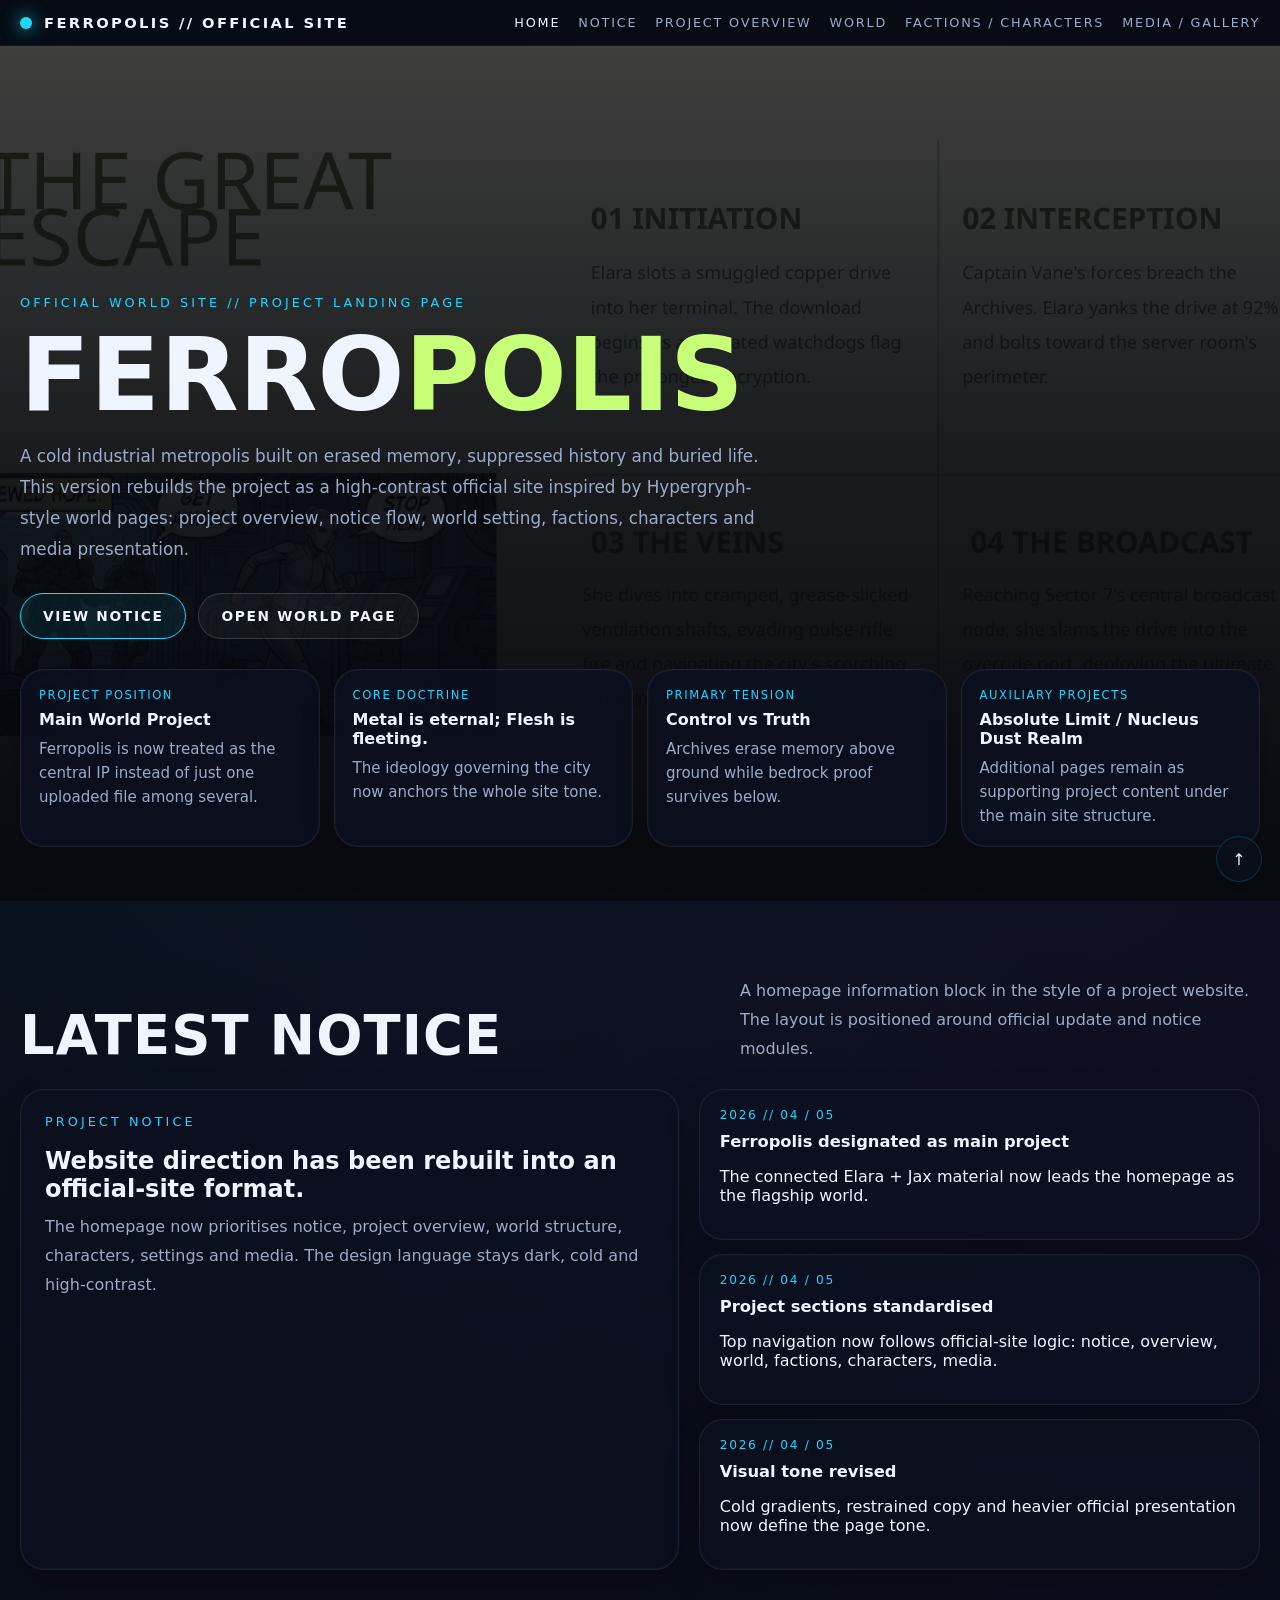
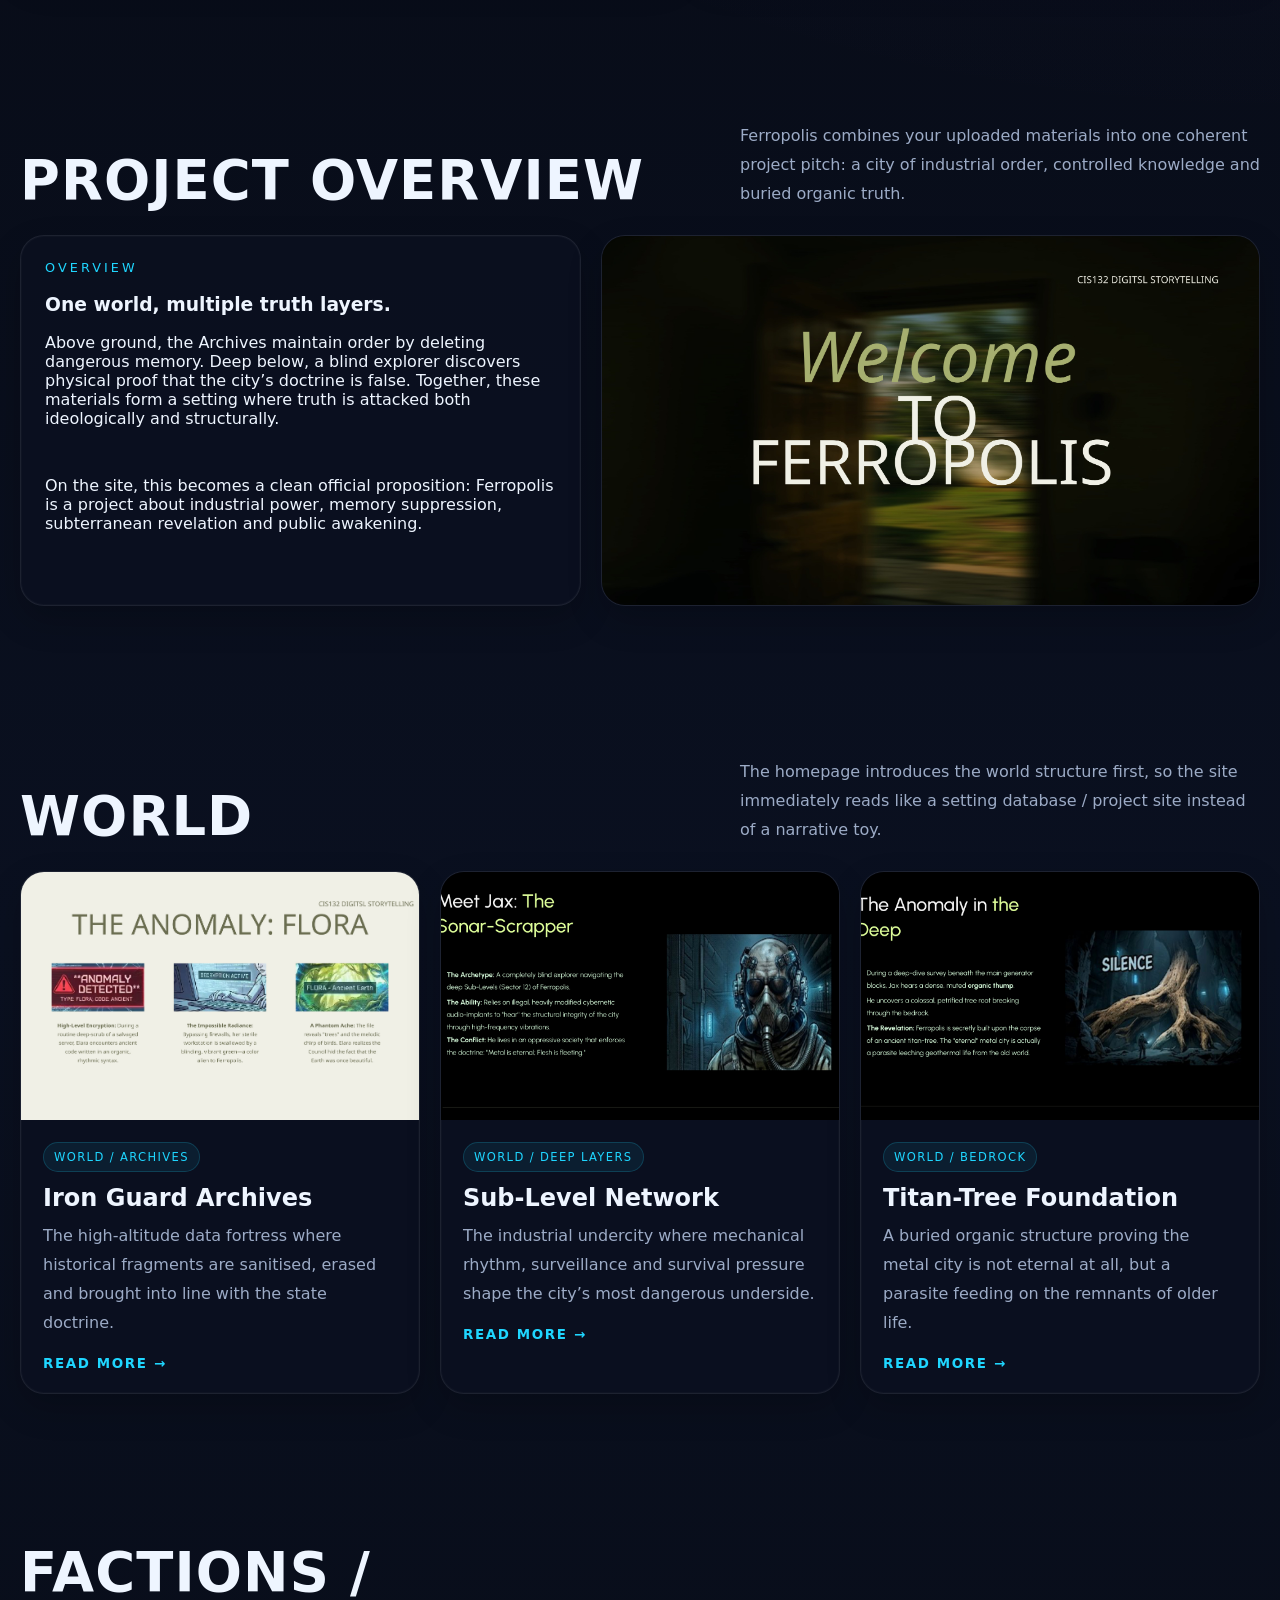
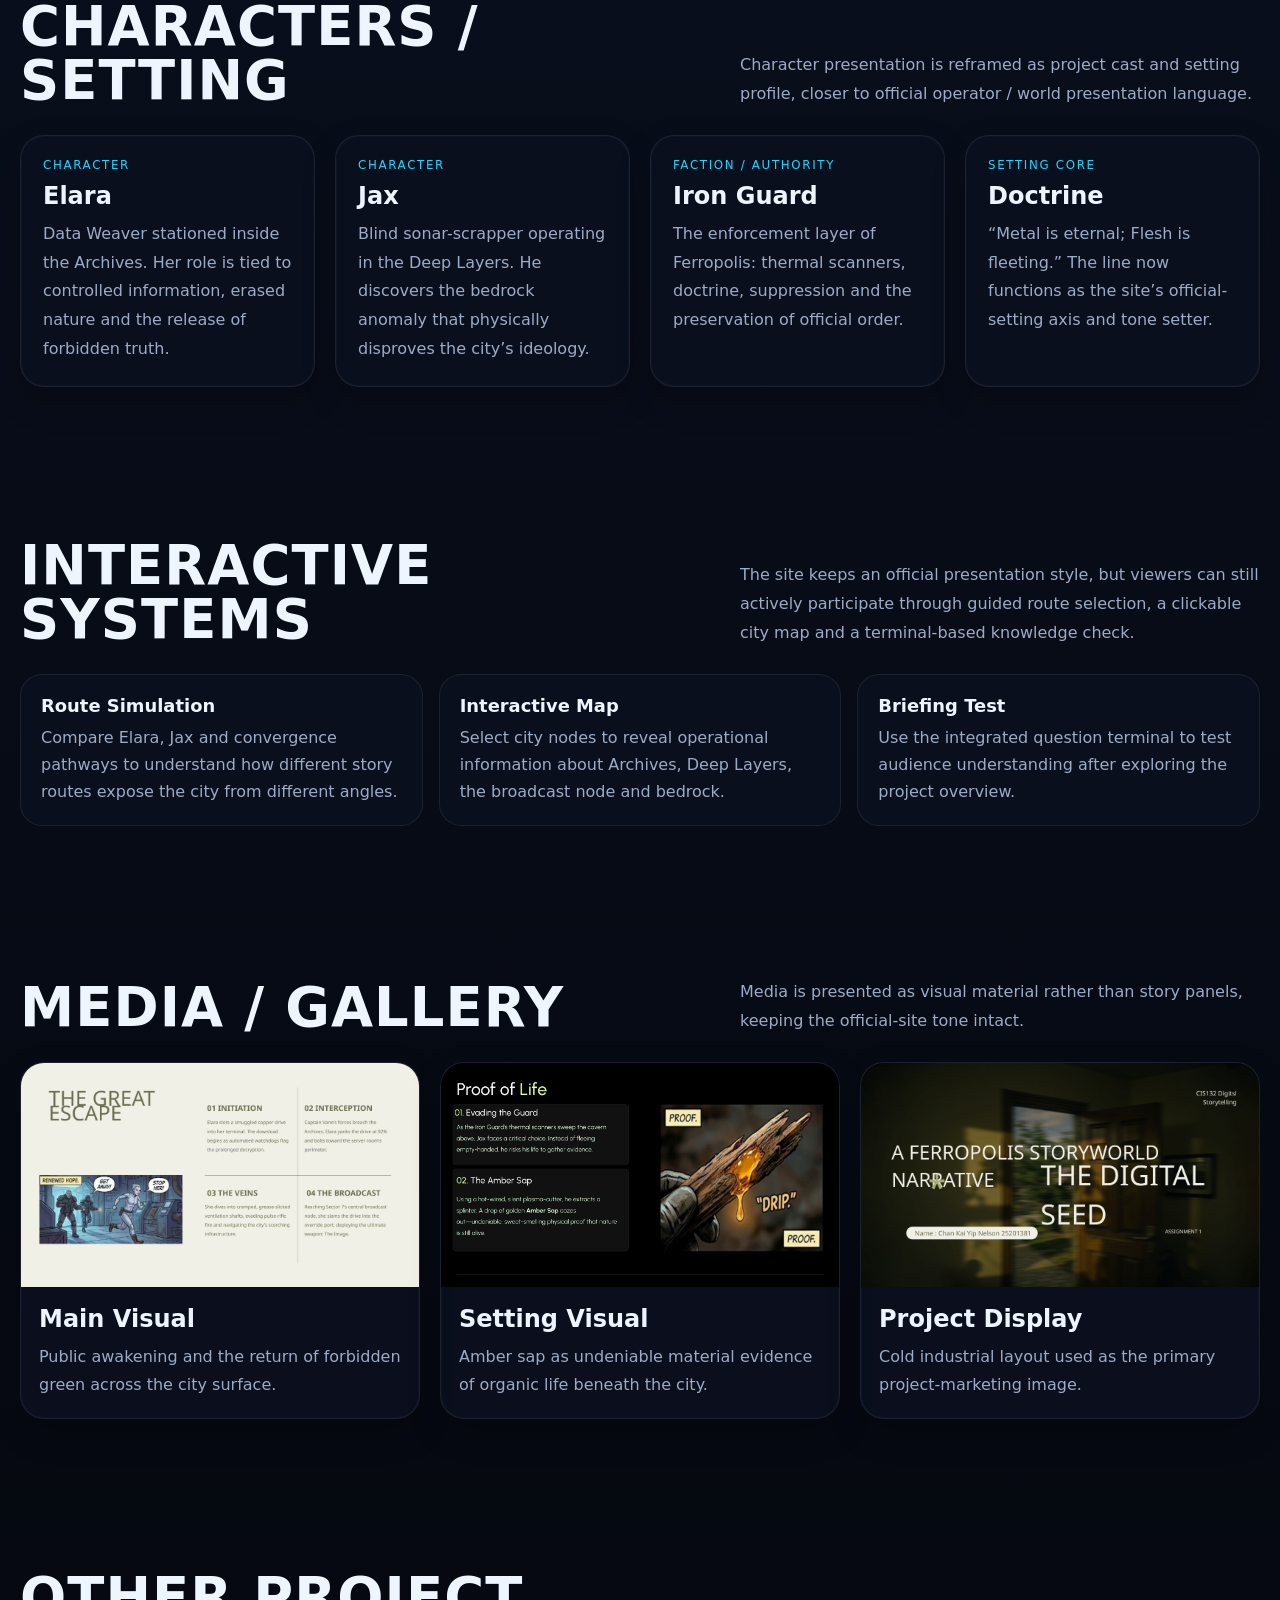
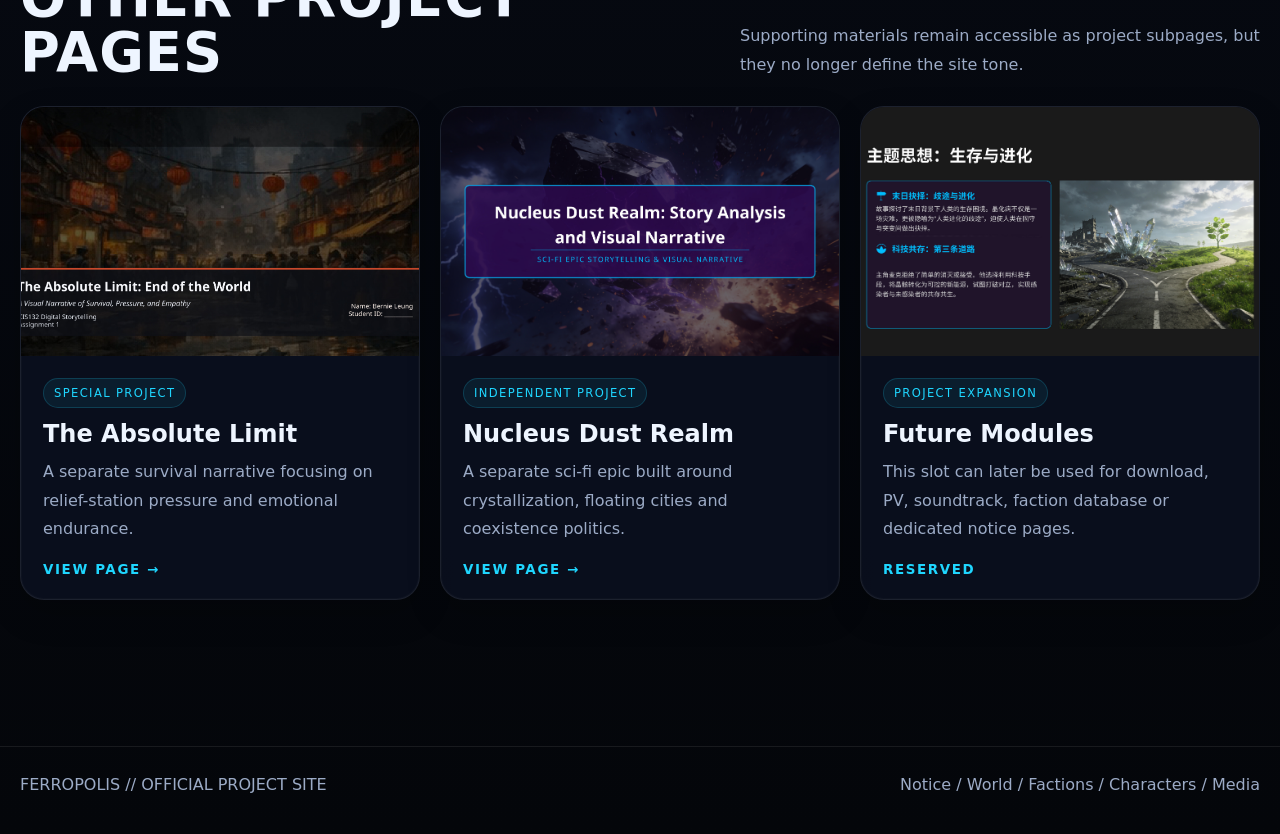
==== commit 4ec7221c: "Add files via upload Signed-off-by: bernie8026 <105189016+bernie8026@users.noreply.github.com>" ====
--- a/index.html
+++ b/index.html
@@ -126,6 +126,19 @@
     </div>
   </section>
 
+
+  <section class="section">
+    <div class="head">
+      <h2>Interactive Systems</h2>
+      <p>The site keeps an official presentation style, but viewers can still actively participate through guided route selection, a clickable city map and a terminal-based knowledge check.</p>
+    </div>
+    <div class="interactive-links">
+      <a class="interactive-card" href="ferropolis.html#route-sim"><h3>Route Simulation</h3><p>Compare Elara, Jax and convergence pathways to understand how different story routes expose the city from different angles.</p></a>
+      <a class="interactive-card" href="ferropolis.html#map-terminal"><h3>Interactive Map</h3><p>Select city nodes to reveal operational information about Archives, Deep Layers, the broadcast node and bedrock.</p></a>
+      <a class="interactive-card" href="ferropolis.html#briefing-test"><h3>Briefing Test</h3><p>Use the integrated question terminal to test audience understanding after exploring the project overview.</p></a>
+    </div>
+  </section>
+
   <section id="media" class="section">
     <div class="head">
       <h2>Media / Gallery</h2>
--- a/assets/css/style.css
+++ b/assets/css/style.css
@@ -111,3 +111,49 @@
   .quick-grid,.world-grid,.profile-grid,.media-grid,.info-grid,.gallery{grid-template-columns:1fr}
   .hero-inner{padding-top:92px}
 }
+
+
+.interactive-grid{display:grid;grid-template-columns:1fr 1fr;gap:20px}
+.terminal,.map-panel,.quiz-panel{background:var(--panel);border:1px solid rgba(255,255,255,.08);border-radius:24px;box-shadow:0 14px 34px rgba(0,0,0,.2), inset 0 0 0 1px rgba(255,255,255,.02)}
+.terminal,.quiz-panel{padding:24px}
+.segmented{display:flex;flex-wrap:wrap;gap:10px;margin:16px 0 18px}
+.segmented button,.choice-btn,.map-node{
+  appearance:none;border:1px solid rgba(255,255,255,.1);background:rgba(255,255,255,.03);color:var(--text);cursor:pointer;
+}
+.segmented button,.choice-btn{padding:11px 14px;border-radius:999px;font-size:.82rem;letter-spacing:.1em;text-transform:uppercase}
+.segmented button.active,.choice-btn.active,.map-node.active{border-color:var(--line);background:rgba(31,214,255,.1);box-shadow:0 0 0 1px rgba(31,214,255,.12) inset}
+.route-image{border-radius:20px;overflow:hidden;border:1px solid rgba(255,255,255,.08);margin-top:18px}
+.route-image img{width:100%;aspect-ratio:16/9;object-fit:cover}
+.route-list{display:grid;gap:12px;margin-top:16px}
+.route-list div{padding:14px 16px;border-radius:18px;background:rgba(255,255,255,.03);border:1px solid rgba(255,255,255,.06);color:var(--muted);line-height:1.7}
+.map-panel{position:relative;min-height:520px;overflow:hidden}
+.map-panel::before{content:'';position:absolute;inset:0;background:linear-gradient(180deg, rgba(4,8,16,.05), rgba(4,8,16,.34)), url('assets/images/digital-ferropolis.jpg') center/cover no-repeat;filter:brightness(.45) saturate(.95)}
+.map-panel::after{content:'';position:absolute;inset:0;background:radial-gradient(circle at 22% 24%, rgba(31,214,255,.18), transparent 18%),radial-gradient(circle at 68% 58%, rgba(31,214,255,.16), transparent 18%),radial-gradient(circle at 52% 78%, rgba(200,255,121,.12), transparent 18%),linear-gradient(180deg, rgba(5,8,14,.1), rgba(5,8,14,.66));pointer-events:none}
+.map-canvas{position:relative;z-index:1;min-height:520px;padding:24px}
+.map-node{position:absolute;width:142px;padding:10px 12px;border-radius:16px;text-align:left;font-size:.8rem;line-height:1.45;backdrop-filter:blur(8px)}
+.map-node small{display:block;color:var(--line);text-transform:uppercase;letter-spacing:.12em;margin-bottom:6px}
+.map-node.archives{top:14%;left:14%}
+.map-node.deep{top:45%;right:12%}
+.map-node.bedrock{bottom:12%;left:44%}
+.map-node.broadcast{top:10%;right:24%}
+.map-line{position:absolute;background:linear-gradient(90deg, rgba(31,214,255,.05), rgba(31,214,255,.48), rgba(31,214,255,.05));height:2px;transform-origin:left center;z-index:0;opacity:.7}
+.map-line.l1{top:26%;left:25%;width:48%;transform:rotate(12deg)}
+.map-line.l2{top:58%;left:50%;width:22%;transform:rotate(45deg)}
+.map-line.l3{top:31%;left:22%;width:36%;transform:rotate(66deg)}
+.map-readout{position:absolute;left:24px;right:24px;bottom:24px;z-index:2;padding:18px 20px;border-radius:22px;background:rgba(8,12,22,.88);border:1px solid rgba(255,255,255,.08);backdrop-filter:blur(10px)}
+.map-readout .label,.quiz-panel .label{font-size:.74rem;color:var(--line);letter-spacing:.14em;text-transform:uppercase;margin-bottom:8px}
+.map-readout h3{margin:0 0 8px;font-size:1.24rem}
+.map-readout p{margin:0;color:var(--muted);line-height:1.75}
+.quiz-question{padding:18px 0;border-top:1px solid rgba(255,255,255,.08)}
+.quiz-question:first-of-type{border-top:0;padding-top:0}
+.quiz-question h4{margin:0 0 12px;font-size:1rem}
+.choice-list{display:grid;gap:10px}
+.choice-btn{text-align:left;border-radius:16px;padding:12px 14px;font-size:.92rem;letter-spacing:0;text-transform:none}
+.quiz-actions{display:flex;gap:12px;flex-wrap:wrap;margin-top:18px}
+.result-box{margin-top:18px;padding:16px 18px;border-radius:18px;background:rgba(255,255,255,.03);border:1px solid rgba(255,255,255,.08);color:var(--muted);line-height:1.75}
+.interactive-links{display:grid;grid-template-columns:repeat(3,minmax(0,1fr));gap:16px;margin-top:10px}
+.interactive-card{padding:20px;border-radius:22px;background:var(--panel);border:1px solid rgba(255,255,255,.08)}
+.interactive-card h3{margin:0 0 8px;font-size:1.12rem}
+.interactive-card p{margin:0;color:var(--muted);line-height:1.7}
+@media (max-width:1080px){.interactive-grid,.interactive-links{grid-template-columns:1fr}.map-panel{min-height:620px}}
+@media (max-width:760px){.map-node{width:120px;font-size:.72rem}.map-node.archives{left:6%}.map-node.deep{right:4%}.map-node.bedrock{left:34%}.map-node.broadcast{right:12%}}
